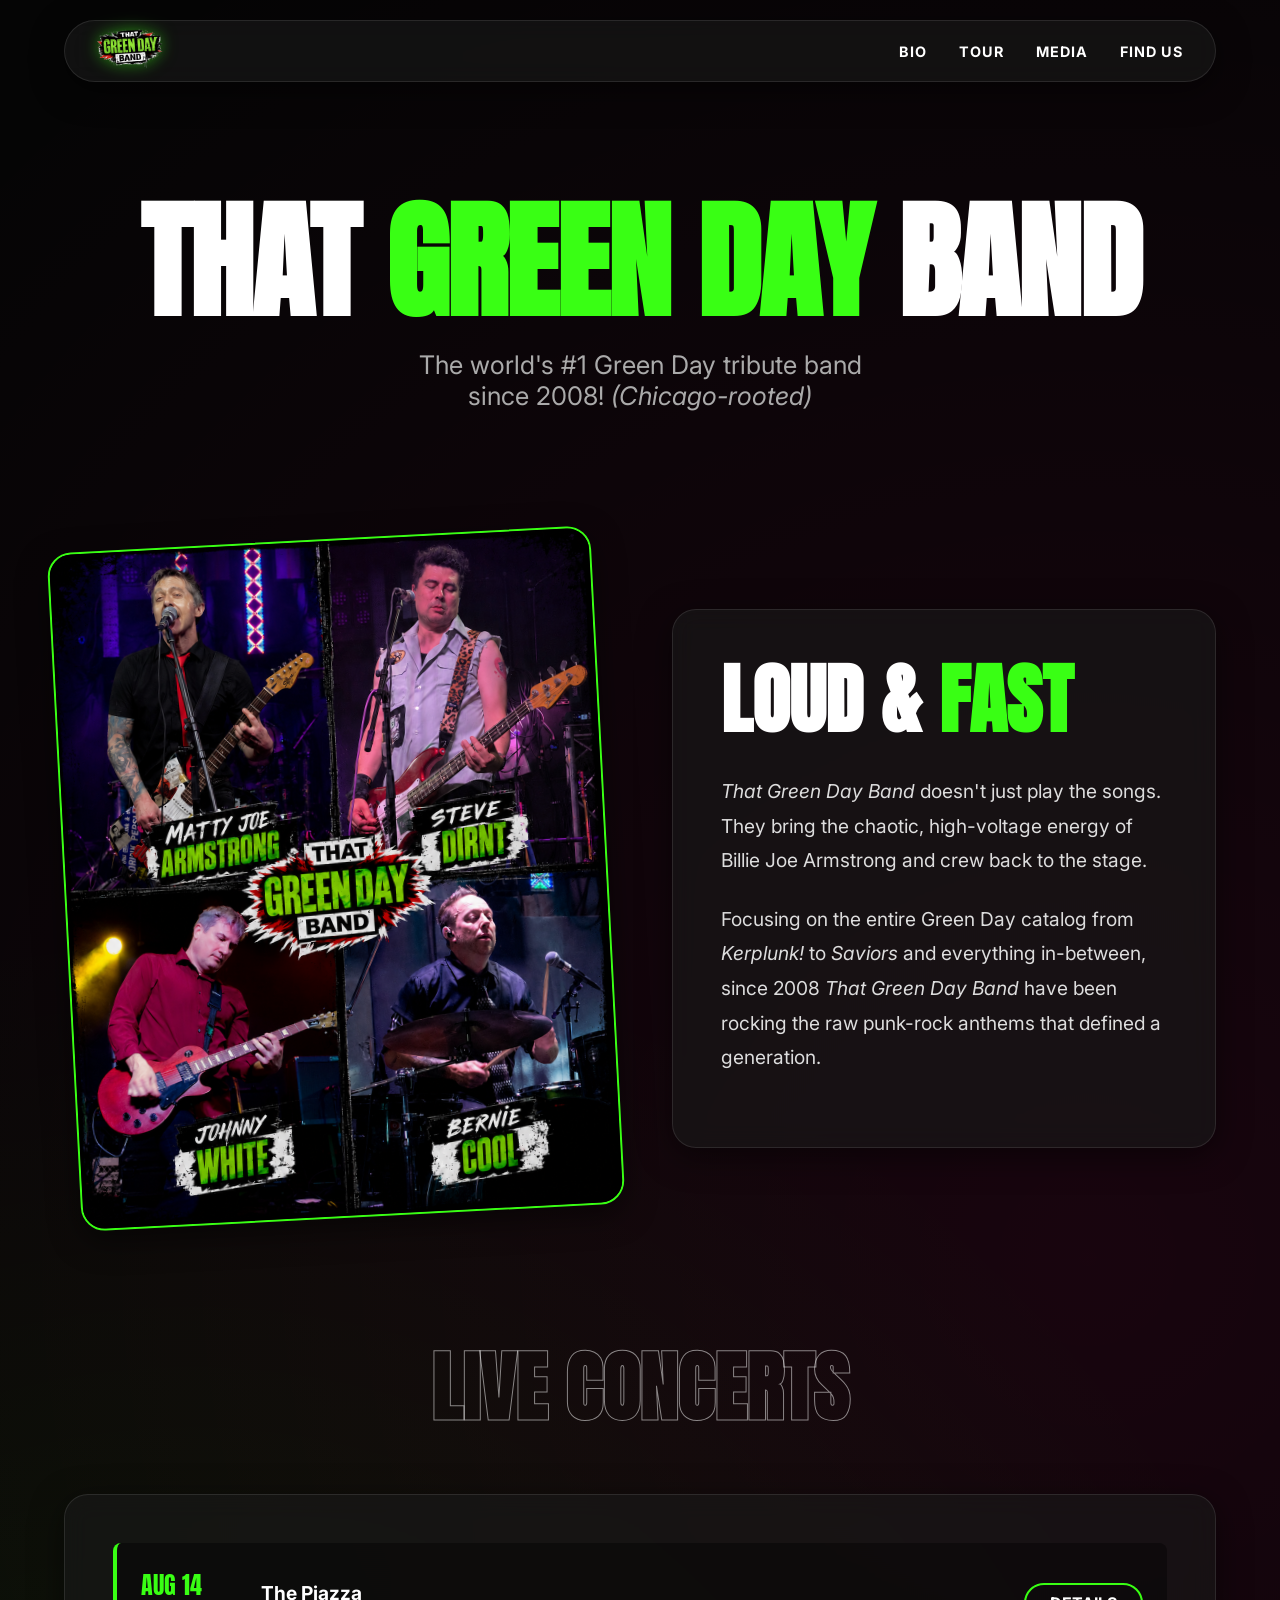
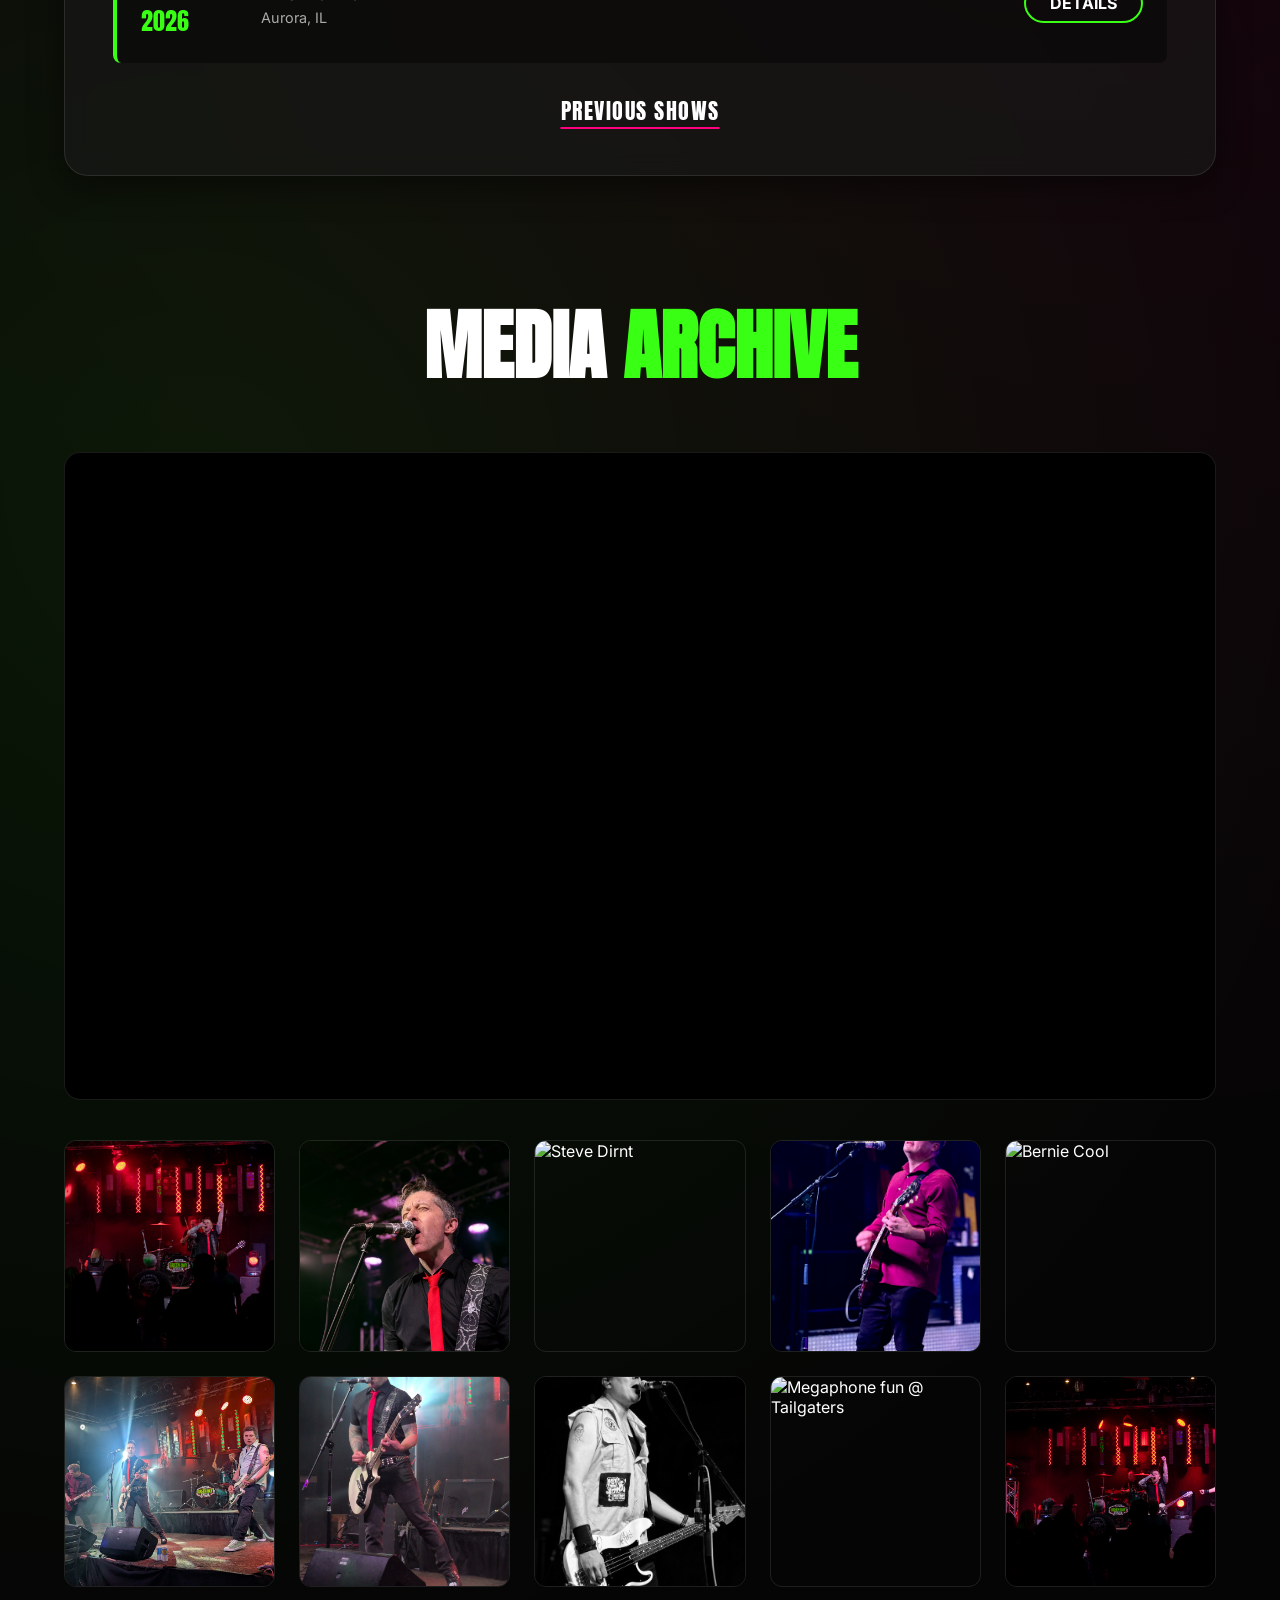
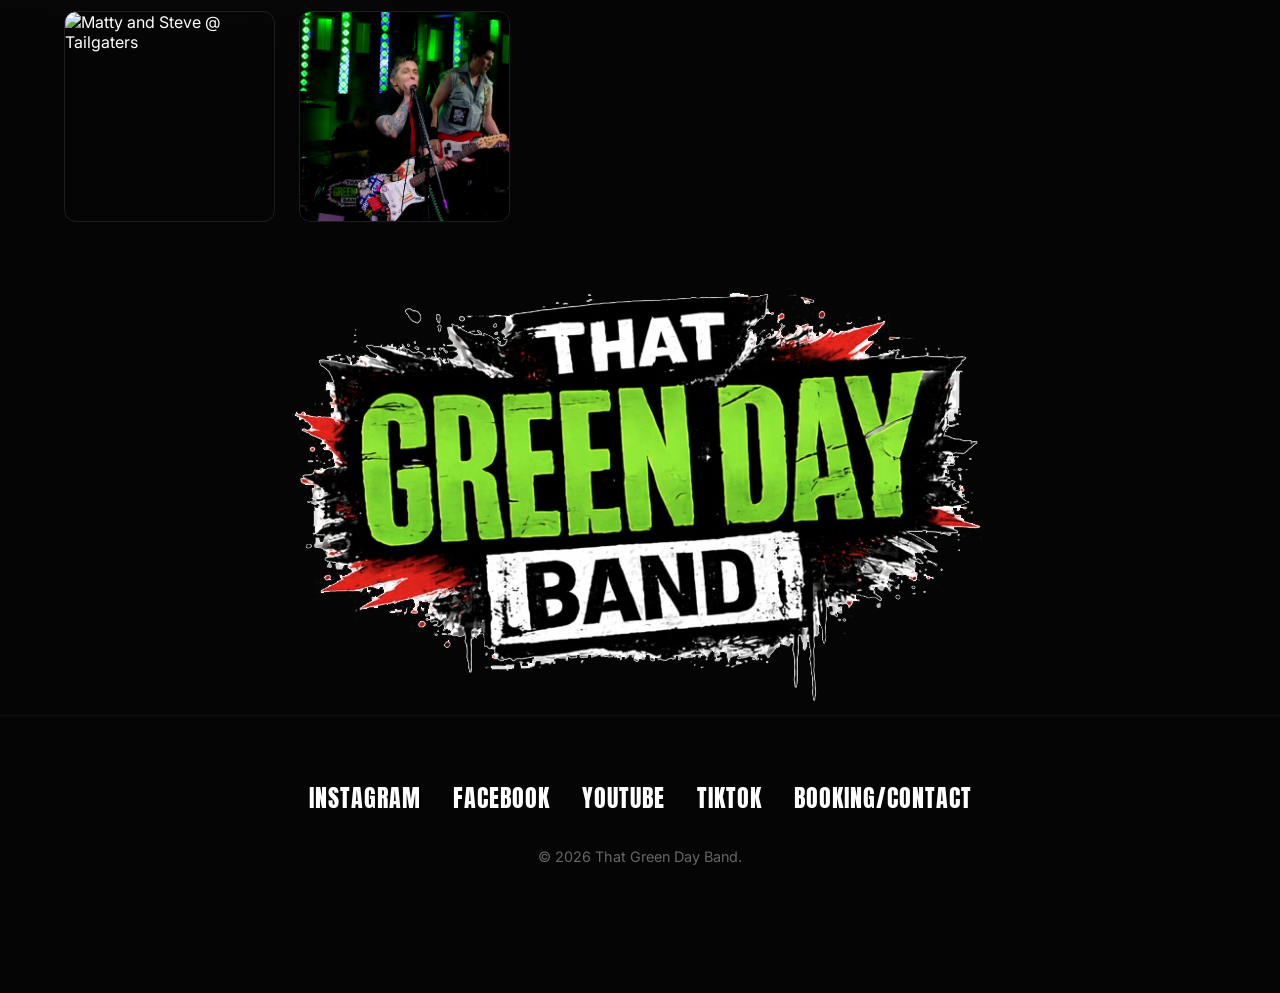
==== index.html @ e9e62680 "image text" ====
<!DOCTYPE html>
<html lang="en">
<head>
    <meta charset="UTF-8">
    <meta name="viewport" content="width=device-width, initial-scale=1.0">
	<meta name="description" content="That Green Day Band is Chicago's premier Green Day tribute band, performing hits from Kerplunk! through Saviors. Live shows, videos, photos, and booking information.">
	<meta property="og:title" content="That Green Day Band">
	<meta property="og:description" content="Chicago's premier Green Day tribute band.">
	<meta property="og:url" content="https://thatgreendayband.com/">
	<meta property="og:type" content="website">
	<meta property="og:image" content="https://thatgreendayband.com/logo.png">
	<meta property="og:image:alt" content="That Green Day Band logo">
	<meta name="twitter:card" content="summary_large_image">
	<meta name="twitter:title" content="That Green Day Band">
	<meta name="twitter:description" content="Chicago's premier Green Day tribute band.">
	<meta name="twitter:image" content="https://thatgreendayband.com/logo.png">
	
	<link rel="icon" type="image/png" href="/favicon/favicon-96x96.png" sizes="96x96" />
	<link rel="icon" type="image/svg+xml" href="/favicon/favicon.svg" />
	<link rel="shortcut icon" href="/favicon/favicon.ico" />
	<link rel="apple-touch-icon" sizes="180x180" href="/favicon/apple-touch-icon.png" />
	<link rel="manifest" href="/favicon/site.webmanifest" />
	
    <title>That Green Day Band | Chicago Green Day Tribute</title>
    
    <!-- Link to the new external stylesheet -->
    <link rel="stylesheet" href="style.css?v=mobile-viewport-fix-3">

    <!-- [PASTE GTM HEAD SCRIPT HERE] -->
	<!-- Google Tag Manager -->
	<script>(function(w,d,s,l,i){w[l]=w[l]||[];w[l].push({'gtm.start':
new Date().getTime(),event:'gtm.js'});var f=d.getElementsByTagName(s)[0],
j=d.createElement(s),dl=l!='dataLayer'?'&l='+l:'';j.async=true;j.src=
'https://www.googletagmanager.com/gtm.js?id='+i+dl;f.parentNode.insertBefore(j,f);
})(window,document,'script','dataLayer','GTM-5FFG852B');</script>
	<!-- End Google Tag Manager -->
	
	
	<link rel="canonical" href="https://thatgreendayband.com/">

	<script type="application/ld+json">
	{
	  "@context": "https://schema.org",
	  "@type": "MusicGroup",
	  "name": "That Green Day Band",
	  "url": "https://thatgreendayband.com",
	  "sameAs": [
		"https://www.facebook.com/thatgreendayband",
		"https://www.instagram.com/thatgreendayband/",
		"https://www.youtube.com/@ThatGreenDayBand",
		"https://www.tiktok.com/@thatgreendayband"
	  ]
	}
	</script>


</head>
<body>
    <!-- [PASTE GTM BODY NOSCRIPT BLOCK HERE] -->
	<!-- Google Tag Manager (noscript) -->
<noscript><iframe src="https://www.googletagmanager.com/ns.html?id=GTM-5FFG852B"
height="0" width="0" style="display:none;visibility:hidden"></iframe></noscript>
<!-- End Google Tag Manager (noscript) -->

    <nav class="glass-panel">
        <div class="logo">
            <img src="logo.png" alt="TGDB">
        </div>
        <ul class="nav-links">
            <li><a href="#about">Bio</a></li>
            <li><a href="#shows">Tour</a></li>
            <li><a href="#media">Media</a></li>
            <li><a href="#contact">Find Us</a></li>
        </ul>
    </nav>

    <header id="home">
        <div class="hero-content">
            <h1 class="hero-title">
                THAT <span class="text-neon">GREEN DAY</span> BAND
            </h1>
            <p class="hero-subtitle">The world's #1 Green Day tribute band<br />since 2008! <em>(Chicago-rooted)</em></p>
        </div>
    </header>

    <main>
        <section id="about">
            <div class="bio-grid">
                <div class="bio-image">
                    <img src="group-shot.png" alt="That Green Day Band" style="width: 100%; display: block;">
                </div>
                <div class="bio-text glass-panel">
                    <h2 class="section-title" style="text-align: left; margin-bottom: 2rem;">LOUD & <span class="text-neon">FAST</span></h2>
                    <p><em>That Green Day Band</em> doesn't just play the songs. They bring the chaotic, high-voltage energy of Billie Joe Armstrong and crew back to the stage.</p>
                    <p>Focusing on the entire Green Day catalog from <em>Kerplunk!</em> to <em>Saviors</em> and everything in-between, since 2008 <em>That Green Day Band</em> have been rocking the raw punk-rock anthems that defined a generation.</p>
                </div>
            </div>
        </section>

        <section id="shows">
            <h2 class="section-title text-outline">LIVE CONCERTS</h2>
            <div class="glass-panel">
                <div class="show-list">
                    
                    <!-- SHOW ITEM START -->
                    <div class="show-item">
                        <div class="show-date">AUG 14<br />2026</div>
                        <div class="show-venue">
                            The Piazza
                            <div class="show-location">Aurora, IL</div>
                        </div>
                        <a href="javascript:void(0);" class="show-btn" onclick="openModal('The Piazza', 'August 14th, 2026', 'DOORS: 7PM / SHOW: 8PM', '85 Executive Drive', 'Aurora, IL 60504', '(630) 978-2088', `<div>
						   <p>21+ or Under 21 with parental supervision<br />
						   <span style='font-size:0.7em; font-style:italic; font-weight:normal;'>w/ opening acts <a href='https://www.largemouthband.com/' target='_blank' rel='noopener noreferrer'><span class='show-detail-link'>Largemouth</span></a> (as Nirvana)<br>and Jay Bennet & the Deep Cut (solo electric covers)</span></p>
						   <a href='https://www.eventim.us/event/the-piazza-presents-that-green-day-band-and-friends/698794' target='_blank' rel='noopener noreferrer'><span class='show-detail-link'>GET TICKETS</span></a>
						   <br><br>
						   <img src='2026-08-14_qr.png'
								alt='QR code'
								style='width:100%; max-width:350px; border-radius:12px;'>
							</div>`
					   )">Details</a>
                    </div>
                    <!-- SHOW ITEM END -->

                </div>

                <div class="previous-shows-link-wrap">
                    <button type="button" class="previous-shows-btn" onclick="openPreviousShowsModal()">
                        Previous Shows
                    </button>
                </div>
            </div>
        </section>

        <section id="media" style="padding-bottom:0px; margin-bottom:0px;">
            <h2 class="section-title">MEDIA <span class="text-neon">ARCHIVE</span></h2>

            <!-- VIDEOS GRID START -->
            <div class="media-grid">
                <div class="video-box">
                    <iframe width="560" height="315" src="https://www.youtube.com/embed/iSxhActmjSg?si=q4C8x8tfLudl2TKw" title="YouTube video player" frameborder="0" allow="accelerometer; autoplay; clipboard-write; encrypted-media; gyroscope; picture-in-picture; web-share" referrerpolicy="strict-origin-when-cross-origin" allowfullscreen></iframe>
                </div>
                <!--
				<div class="video-box">
                    <p style="text-align: center; color: #666; margin-top: 25%;">[ YOUTUBE EMBED 2 ]</p>
                </div> -->
            </div>
			<!-- VIDEOS GRID END -->
			
			<br /><br />
            
            <!-- PHOTO GALLERY START -->
            <div class="photo-gallery">
                
                <!-- PHOTO 1 -->
                <div class="gallery-item" onclick="openLightbox('photos/01.jpg')">
                    <img src="photos/01.jpg" alt="Arms up @ Tailgaters">
                </div>
                
                <!-- PHOTO 2 -->
                <div class="gallery-item" onclick="openLightbox('photos/02.jpg')">
                    <img src="photos/02.jpg" alt="Matty Joe Armstrong">
                </div>
                
                <!-- PHOTO 3 -->
                <div class="gallery-item" onclick="openLightbox('photos/03.jpg')">
                    <img src="photos/03.jpg" alt="Steve Dirnt">
                </div>
                
                <!-- PHOTO 4 -->
                <div class="gallery-item" onclick="openLightbox('photos/04.jpg')">
                    <img src="photos/04.jpg" alt="Johnny White">
                </div>
                
                <!-- PHOTO 5 -->
                <div class="gallery-item" onclick="openLightbox('photos/05.jpg')">
                    <img src="photos/05.jpg" alt="Bernie Cool">
                </div>
                
                <!-- PHOTO 6 -->
                <div class="gallery-item" onclick="openLightbox('photos/06.jpg')">
                    <img src="photos/06.jpg" alt="Light show @ Tailgaters">
                </div>
                
                <!-- PHOTO 7 -->
                <div class="gallery-item" onclick="openLightbox('photos/07.jpg')">
                    <img src="photos/07.jpg" alt="MJA @ Tailgaters">
                </div>
                
                <!-- PHOTO 8 -->
                <div class="gallery-item" onclick="openLightbox('photos/08.jpg')">
                    <img src="photos/08.jpg" alt="SD @ Tailgaters">
                </div>
                
                <!-- PHOTO 9 -->
                <div class="gallery-item" onclick="openLightbox('photos/09.jpg')">
                    <img src="photos/09.jpg" alt="Megaphone fun @ Tailgaters">
                </div>
                
                <!-- PHOTO 10 -->
                <div class="gallery-item" onclick="openLightbox('photos/10.jpg')">
                    <img src="photos/10.jpg" alt="BC @ Tailgaters">
                </div>
                
                <!-- PHOTO 11 -->
                <div class="gallery-item" onclick="openLightbox('photos/11.jpg')">
                    <img src="photos/11.jpg" alt="Matty and Steve @ Tailgaters">
                </div>
                
                <!-- PHOTO 12 -->
                <div class="gallery-item" onclick="openLightbox('photos/12.jpg')">
                    <img src="photos/12.jpg" alt="Matty and Steve @ Tailgaters">
                </div>

                <!-- TO ADD MORE PHOTOS: Copy a block above, change the 'photos/filename.jpg' paths, and paste it here -->

            </div>
            <!-- PHOTO GALLERY END -->
        </section>
    </main>
	
	<div style="margin:auto; text-align:center;">
		<img src="logo.png" />
	</div>
	
    <footer style="padding-top:0px; margin-top:0px;">
	<section id="contact">
        <div class="socials">
            <a href="https://www.instagram.com/thatgreendayband/" target="_blank" rel="noopener noreferrer">INSTAGRAM</a>
            <a href="https://www.facebook.com/thatgreendayband" target="_blank" rel="noopener noreferrer">FACEBOOK</a>
            <a href="https://www.youtube.com/@ThatGreenDayBand" target="_blank" rel="noopener noreferrer">YOUTUBE</a>
            <a href="https://www.tiktok.com/@thatgreendayband" target="_blank" rel="noopener noreferrer">TIKTOK</a>
            <a href="mailto:thatgreendayband@gmail.com" target="_blank" rel="noopener noreferrer">BOOKING/CONTACT</a>
        </div>
        <p style="color: #666; font-size: 0.9rem;">&copy; 2026 That Green Day Band.</p>
	</section>
    </footer>

    <!-- MODAL HTML STRUCTURE -->
    <div id="showModal" class="modal">
        <div class="modal-content">
            <span class="close-btn" onclick="closeModal()">&times;</span>
            <h3 class="modal-title" id="modalVenue">Venue Name</h3>
            <div class="modal-details">
                <p id="modalDate">Date</p>
                <p id="modalTime">Time</p>
                <p id="modalAddress">(address not available)</p>
                <p id="modalCityStateZip">(city not available)</p>
                <p id="modalPhone">(phone number not available)</p>
                <!-- This is a div so the final openModal() argument can contain links, images, and other HTML. -->
                <div id="modalNotes"></div>
            </div>
        </div>
    </div>

    <!-- PREVIOUS SHOWS MODAL -->
    <div id="previousShowsModal" class="modal" role="dialog" aria-modal="true" aria-labelledby="previousShowsTitle">
        <div class="modal-content previous-shows-modal-content">
            <button type="button" class="close-btn close-btn-button" onclick="closePreviousShowsModal()" aria-label="Close previous shows">&times;</button>
            <h3 class="modal-title" id="previousShowsTitle">Previous Shows</h3><br />

            <div class="previous-shows-table-wrap">
                <table class="previous-shows-table">
                    <thead>
                        <tr>
                            <th scope="col">Date</th>
                            <th scope="col">Venue</th>
                            <th scope="col">City / State</th>
                        </tr>
                    </thead>
                    <tbody>
                        <!-- PREVIOUS SHOW ENTRY START -->
                        <tr>
                            <td data-label="Date">June 20, 2026</td>
                            <td data-label="Venue">Tailgaters</td>
                            <td data-label="City / State">Bolingbrook, IL</td>
                        </tr>
                        <!-- PREVIOUS SHOW ENTRY END -->
                    </tbody>
                </table>
            </div>
        </div>
    </div>

    <!-- JAVASCRIPT FOR MODAL INTERACTION -->
    <script>
        const modal = document.getElementById("showModal");
        const previousShowsModal = document.getElementById("previousShowsModal");

        function updateModalScrollLock() {
            const aModalIsOpen = modal.style.display === "flex" || previousShowsModal.style.display === "flex";
            document.body.classList.toggle("modal-open", aModalIsOpen);
        }

        function openModal(venue, date, time, address, cityStateZip, phone, notes) {
            document.getElementById("modalVenue").innerText = venue;
            document.getElementById("modalDate").innerText = date;
            document.getElementById("modalTime").innerText = time;
            document.getElementById("modalAddress").innerText = address;
            document.getElementById("modalCityStateZip").innerText = cityStateZip;
            document.getElementById("modalPhone").innerText = phone;
            // The notes argument is trusted, author-supplied HTML from this page.
            document.getElementById("modalNotes").innerHTML = notes;
            modal.style.display = "flex";
            updateModalScrollLock();
        }

        function closeModal() {
            modal.style.display = "none";
            updateModalScrollLock();
        }

        function openPreviousShowsModal() {
            previousShowsModal.style.display = "flex";
            updateModalScrollLock();
        }

        function closePreviousShowsModal() {
            previousShowsModal.style.display = "none";
            updateModalScrollLock();
        }

        // Close either modal when the dark overlay is clicked.
        window.addEventListener("click", function(event) {
            if (event.target === modal) {
                closeModal();
            }

            if (event.target === previousShowsModal) {
                closePreviousShowsModal();
            }
        });

        // Close open modals with the Escape key.
        document.addEventListener("keydown", function(event) {
            if (event.key === "Escape") {
                closeModal();
                closePreviousShowsModal();
            }
        });
    </script>

<script defer src="https://static.cloudflareinsights.com/beacon.min.js/v4513226cdae34746b4dedf0b4dfa099e1781791509496" integrity="sha512-ZE9pZaUXND66v380QUtch/5sE9tPFh2zg45pR2PB0CVkCtOREv2AJKkSidISWkysEuQ0EH8faUU5du78bx87UQ==" data-cf-beacon='{"version":"2024.11.0","token":"4bb4da0e775347f1a2bf1a5d3f236640","r":1,"server_timing":{"name":{"cfCacheStatus":true,"cfEdge":true,"cfExtPri":true,"cfL4":true,"cfOrigin":true,"cfSpeedBrain":true},"location_startswith":null}}' crossorigin="anonymous"></script>

<!-- LIGHTBOX STRUCTURE -->
    <div id="galleryLightbox" class="lightbox" onclick="closeLightbox()">
        <span class="lightbox-close">&times;</span>
        <img class="lightbox-content" id="lightboxImg" src="" alt="Enlarged view">
    </div>

    <!-- LIGHTBOX INTERACTION SCRIPT -->
    <script>
        const lightbox = document.getElementById("galleryLightbox");
        const lightboxImg = document.getElementById("lightboxImg");

        function openLightbox(imageSrc) {
            lightboxImg.src = imageSrc;
            lightbox.style.display = "flex";
        }

        function closeLightbox() {
            lightbox.style.display = "none";
            lightboxImg.src = ""; // Clear src to stop image loading artifacts
        }
    </script>

</body>
</html>
---- style.css ----
@import url('https://fonts.googleapis.com/css2?family=Anton&family=Inter:wght@400;700;900&display=swap');

:root {
    --neon-green: #39FF14;
    --hot-pink: #FF007F;
    --dark-bg: #050505;
    --glass-bg: rgba(25, 25, 25, 0.6);
    --glass-border: rgba(255, 255, 255, 0.1);
}

* {
    margin: 0;
    padding: 0;
    box-sizing: border-box;
}

body {
    background-color: var(--dark-bg);
    color: #ffffff;
    font-family: 'Inter', sans-serif;
    overflow-x: hidden;
    background-image: 
        radial-gradient(circle at 15% 50%, rgba(57, 255, 20, 0.08) 0%, transparent 50%),
        radial-gradient(circle at 85% 30%, rgba(255, 0, 127, 0.08) 0%, transparent 50%);
    scroll-behavior: smooth;
}

/* GLASSMORPHISM UTILITY */
.glass-panel {
    background: var(--glass-bg);
    backdrop-filter: blur(12px);
    -webkit-backdrop-filter: blur(12px);
    border: 1px solid var(--glass-border);
    border-radius: 24px;
    padding: 3rem;
    box-shadow: 0 8px 32px rgba(0, 0, 0, 0.5);
}

/* TYPOGRAPHY */
h1, h2, h3 {
    font-family: 'Anton', sans-serif;
    text-transform: uppercase;
    line-height: 1.1;
}

.text-neon { color: var(--neon-green); }
.text-outline {
    color: transparent;
    -webkit-text-stroke: 1px rgba(255,255,255,0.5);
}

/* NAVIGATION */
nav.glass-panel {
    position: fixed;
    top: 20px;
    left: 50%;
    transform: translateX(-50%);
    width: 90%;
    max-width: 1200px;
    display: flex;
    justify-content: space-between;
    align-items: center;
    padding: 0.5rem 2rem; /* This now successfully overrides the massive 3rem padding */
    z-index: 1000;
    border-radius: 50px;
}

.logo img {
    height: 40px;
    filter: drop-shadow(0 0 8px rgba(57, 255, 20, 0.5));
}

.nav-links {
    display: flex;
    gap: 2rem;
    list-style: none;
}

.nav-links a {
    color: #fff;
    text-decoration: none;
    font-weight: 700;
    font-size: 0.9rem;
    letter-spacing: 1px;
    text-transform: uppercase;
    transition: color 0.3s;
}

.nav-links a:hover {
    color: var(--neon-green);
}

/* HERO SECTION */
header {
    padding: 12rem 5% 4rem 5%;
    display: flex;
    align-items: center;
    justify-content: center;
    position: relative;
}

.hero-content {
    text-align: center;
    z-index: 2;
    width: 100%;
}

.hero-title {
    font-size: clamp(4rem, 10vw, 10rem);
    letter-spacing: -2px;
    margin-bottom: 1rem;
    position: relative;
}

.hero-subtitle {
    font-size: clamp(1.2rem, 2vw, 2rem);
    font-weight: 400;
    color: #aaa;
    max-width: 600px;
    margin: 0 auto;
}

/* MAIN CONTAINER */
main {
    max-width: 1400px;
    margin: 0 auto;
    padding: 0 5%;
}

section {
    padding: 4rem 0;
    position: relative;
}

.section-title {
    font-size: clamp(3rem, 6vw, 6rem);
    margin-bottom: 4rem;
    text-align: center;
    position: relative;
}

/* CLEAN 2-COLUMN GRID - BIO */
.bio-grid {
    display: grid;
    grid-template-columns: 1fr 1fr;
    gap: 4rem;
    align-items: center;
}

.bio-image {
    border-radius: 24px;
    border: 2px solid var(--neon-green);
    transform: rotate(-3deg);
    transition: transform 0.4s ease;
    box-shadow: 0 10px 30px rgba(0,0,0,0.5);
    overflow: hidden;
}

.bio-image:hover {
    transform: rotate(0deg) scale(1.02);
    box-shadow: 0 0 40px rgba(57, 255, 20, 0.2);
}

.bio-text p {
    font-size: 1.2rem;
    line-height: 1.8;
    margin-bottom: 1.5rem;
    color: #ddd;
}

/* SHOWS SECTION */
.shows-container {
    border: 2px dashed rgba(255,255,255,0.2);
    min-height: 500px;
    display: flex;
    align-items: center;
    justify-content: center;
    color: #666;
    transition: border-color 0.3s;
}
.shows-container:hover {
    border-color: var(--neon-green);
}

/* MEDIA GRID */
.media-grid {
    display: grid;
    grid-template-columns: repeat(auto-fit, minmax(350px, 1fr));
    gap: 3rem;
}

.video-box {
    aspect-ratio: 16/9;
    background: #000;
    border-radius: 16px;
    overflow: hidden;
    border: 1px solid var(--glass-border);
    position: relative;
}

.video-box iframe {
    position: absolute;
    top: 0; left: 0; width: 100%; height: 100%; border: 0;
}

.audio-box {
    grid-column: 1 / -1;
    padding: 2rem;
    text-align: center;
}

/* FOOTER */
footer {
    text-align: center;
    padding: 4rem 0;
    border-top: 1px solid rgba(255,255,255,0.05);
    margin-top: 4rem;
}

.socials {
    display: flex;
    justify-content: center;
    gap: 2rem;
    margin-bottom: 2rem;
}

.socials a {
    color: #fff;
    text-decoration: none;
    font-family: 'Anton', sans-serif;
    font-size: 1.5rem;
    letter-spacing: 1px;
    transition: color 0.3s;
}
.socials a:hover { color: var(--neon-green); }

/* MOBILE BREAKPOINT ADJUSTMENT */
@media (max-width: 768px) {
    .bio-grid { 
        display: flex; 
        flex-direction: column; 
    }
    .bio-image { 
        width: 100%; 
        transform: none; 
    }
    nav.glass-panel { 
        flex-direction: column; 
        gap: 10px;
        padding: 0.8rem;
        border-radius: 24px;
    }
    .nav-links { 
        display: flex;
        gap: 1.5rem;
    }
}

/* MANUAL SHOW LIST */
.show-list {
    width: 100%;
    display: flex;
    flex-direction: column;
    gap: 1rem;
}

.show-item {
    display: flex;
    justify-content: space-between;
    align-items: center;
    padding: 1.5rem;
    background: rgba(0, 0, 0, 0.4);
    border-left: 4px solid var(--neon-green);
    border-radius: 8px;
    transition: transform 0.2s;
}

.show-item:hover {
    transform: translateX(10px);
    background: rgba(0, 0, 0, 0.6);
}

.show-date {
    font-family: 'Anton', sans-serif;
    font-size: 1.5rem;
    color: var(--neon-green);
    min-width: 120px;
}

.show-venue {
    flex-grow: 1;
    font-size: 1.2rem;
    font-weight: 700;
}

.show-location {
    color: #aaa;
    font-size: 0.9rem;
    font-weight: 400;
    margin-top: 4px;
}

.show-btn {
    background: transparent;
    color: #fff;
    border: 2px solid var(--neon-green);
    padding: 0.5rem 1.5rem;
    border-radius: 50px;
    text-transform: uppercase;
    font-weight: 700;
    text-decoration: none;
    transition: all 0.3s;
}

.show-btn:hover {
    background: var(--neon-green);
    color: var(--dark-bg);
}

/* PREVIOUS SHOWS LINK */
.previous-shows-link-wrap {
    margin-top: 2rem;
    text-align: center;
}

.previous-shows-btn {
    appearance: none;
    background: transparent;
    border: 0;
    color: #fff;
    cursor: pointer;
    font-family: 'Anton', sans-serif;
    font-size: 1.35rem;
    letter-spacing: 1.5px;
    text-decoration: underline;
    text-decoration-color: var(--hot-pink);
    text-decoration-thickness: 2px;
    text-underline-offset: 7px;
    text-transform: uppercase;
    transition: color 0.3s, text-shadow 0.3s, transform 0.3s;
}

.previous-shows-btn:hover,
.previous-shows-btn:focus-visible {
    color: var(--hot-pink);
    outline: none;
    text-shadow: 0 0 14px rgba(255, 0, 127, 0.5);
    transform: translateY(-2px);
}

/* MODAL STYLES */
.modal {
    display: none; 
    position: fixed; 
    z-index: 2000; 
    left: 0; 
    top: 0; 
    width: 100%; 
    height: 100%; 
    background-color: rgba(0,0,0,0.8);
    backdrop-filter: blur(8px);
    align-items: center;
    justify-content: center;
}

.modal-content {
    background-color: var(--dark-bg);
    border: 2px solid var(--neon-green);
    border-radius: 24px;
    padding: 3rem;
    max-width: 500px;
    width: 90%;
    position: relative;
    text-align: center;
    box-shadow: 0 10px 40px rgba(57, 255, 20, 0.2);
}

#modalNotes {
	color: var(--hot-pink);
	margin-top: 1.5rem;
	font-weight: bold;
}
#modalNotes a {
	color: #fff;
    cursor: pointer;
    transition: color 0.3s;
}
#modalNotes a:hover {
	color: var(--hot-pink);;
}

.close-btn {
    color: #fff;
    position: absolute;
    top: 15px;
    right: 25px;
    font-size: 2rem;
    font-weight: bold;
    cursor: pointer;
    transition: color 0.3s;
}

.close-btn:hover {
    color: var(--hot-pink);
}

.modal-title {
    font-family: 'Anton', sans-serif;
    font-size: 2.5rem;
    color: var(--neon-green);
    margin-bottom: 0.5rem;
}

.modal-details p {
    font-size: 1.2rem;
    line-height: 1.6;
    margin-bottom: 1rem;
    color: #ddd;
}

body.modal-open {
    overflow: hidden;
}

.close-btn-button {
    appearance: none;
    background: transparent;
    border: 0;
    font-family: inherit;
    line-height: 1;
}

/* PREVIOUS SHOWS MODAL */
.previous-shows-modal-content {
    max-height: 85vh;
    max-width: 900px;
    overflow-y: auto;
    text-align: left;
}

.previous-shows-modal-content .modal-title {
    margin-bottom: 0.75rem;
    text-align: center;
}

.previous-shows-intro {
    color: #aaa;
    margin-bottom: 2rem;
    text-align: center;
}

.previous-shows-table-wrap {
    border: 1px solid var(--glass-border);
    border-radius: 14px;
    overflow: hidden;
}

.previous-shows-table {
    border-collapse: collapse;
    width: 100%;
}

.previous-shows-table th,
.previous-shows-table td {
    padding: 1rem 1.25rem;
    text-align: left;
}

.previous-shows-table th {
    background: rgba(57, 255, 20, 0.12);
    border-bottom: 2px solid var(--neon-green);
    color: var(--neon-green);
    font-family: 'Anton', sans-serif;
    font-size: 1rem;
    font-weight: 400;
    letter-spacing: 1px;
    text-transform: uppercase;
}

.previous-shows-table td {
    border-bottom: 1px solid rgba(255, 255, 255, 0.08);
    color: #ddd;
}

.previous-shows-table td:first-child {
    color: var(--hot-pink);
    font-weight: 700;
    white-space: nowrap;
}

.previous-shows-table tbody tr {
    background: rgba(255, 255, 255, 0.025);
    transition: background 0.3s;
}

.previous-shows-table tbody tr:nth-child(even) {
    background: rgba(255, 255, 255, 0.055);
}

.previous-shows-table tbody tr:hover {
    background: rgba(57, 255, 20, 0.08);
}

.previous-shows-table tbody tr:last-child td {
    border-bottom: 0;
}

/* PHOTO GALLERY GRID */
.photo-gallery {
    display: grid;
    grid-template-columns: repeat(auto-fit, minmax(200px, 1fr));
    gap: 1.5rem;
    margin-bottom: 4rem; /* Pushes the video section down nicely */
}

.gallery-item {
    aspect-ratio: 1 / 1; /* Makes all thumbnails perfect squares */
    overflow: hidden;
    border-radius: 12px;
    border: 1px solid var(--glass-border);
    cursor: pointer;
    transition: transform 0.3s, border-color 0.3s;
}

.gallery-item img {
    width: 100%;
    height: 100%;
    object-fit: cover;
    display: block;
    transition: transform 0.3s;
}

.gallery-item:hover {
    border-color: var(--neon-green);
    transform: translateY(-5px);
}

.gallery-item:hover img {
    transform: scale(1.05);
}

/* LIGHTBOX MODAL OVERLAY */
.lightbox {
    display: none;
    position: fixed;
    z-index: 3000; /* Sits completely on top of everything, including navigation */
    left: 0;
    top: 0;
    width: 100%;
    height: 100%;
    background-color: rgba(0, 0, 0, 0.9);
    backdrop-filter: blur(10px);
    align-items: center;
    justify-content: center;
}

.lightbox-content {
    max-width: 90%;
    max-height: 85vh;
    border-radius: 12px;
    border: 2px solid rgba(255, 255, 255, 0.1);
    box-shadow: 0 0 30px rgba(0, 0, 0, 0.8);
}

.lightbox-close {
    position: absolute;
    top: 20px;
    right: 30px;
    color: #fff;
    font-size: 3rem;
    font-weight: bold;
    cursor: pointer;
    transition: color 0.3s;
}

.lightbox-close:hover {
    color: var(--hot-pink);
}

/* PREVIOUS SHOWS - MOBILE */
@media (max-width: 650px) {
    .previous-shows-modal-content {
        padding: 2.75rem 1rem 1.25rem;
    }

    .previous-shows-table-wrap {
        border: 0;
        overflow: visible;
    }

    .previous-shows-table,
    .previous-shows-table tbody,
    .previous-shows-table tr,
    .previous-shows-table td {
        display: block;
        width: 100%;
    }

    .previous-shows-table thead {
        display: none;
    }

    .previous-shows-table tr {
        border: 1px solid var(--glass-border);
        border-left: 4px solid var(--neon-green);
        border-radius: 10px;
        margin-bottom: 1rem;
        overflow: hidden;
    }

    .previous-shows-table td {
        display: grid;
        gap: 0.75rem;
        grid-template-columns: 90px 1fr;
        padding: 0.9rem 1rem;
        white-space: normal;
    }

    .previous-shows-table td::before {
        color: var(--neon-green);
        content: attr(data-label);
        font-family: 'Anton', sans-serif;
        font-weight: 400;
        letter-spacing: 0.5px;
        text-transform: uppercase;
    }

    .previous-shows-table tbody tr:last-child td:not(:last-child),
    .previous-shows-table td:not(:last-child) {
        border-bottom: 1px solid rgba(255, 255, 255, 0.08);
    }
}
/* DEFINITIVE MOBILE VIEWPORT FIX */
/* Prevent fixed-position elements from expanding the mobile layout viewport. */
html,
body {
    width: 100%;
    max-width: 100%;
    overflow-x: hidden;
}

@supports (overflow: clip) {
    html,
    body {
        overflow-x: clip;
    }
}

@media (max-width: 768px) {
    /* Fully replace the desktop nav positioning on phones. */
    nav.glass-panel {
        top: 12px;
        left: 12px;
        right: 12px;
        width: auto;
        max-width: none;
        transform: none;
        flex-direction: column;
        align-items: center;
        justify-content: center;
        gap: 0.35rem;
        padding: 0.65rem 0.6rem;
        border-radius: 24px;
        overflow: hidden;
    }

    nav.glass-panel,
    nav.glass-panel * {
        min-width: 0;
    }

    nav .logo {
        width: 100%;
        line-height: 0;
        text-align: center;
    }

    nav .logo img {
        height: 34px;
        max-width: 100%;
    }

    .nav-links {
        display: grid;
        grid-template-columns: repeat(4, minmax(0, 1fr));
        gap: 0;
        width: 100%;
        margin: 0;
        padding: 0;
    }

    .nav-links li {
        min-width: 0;
        text-align: center;
    }

    .nav-links a {
        display: block;
        width: 100%;
        padding: 0.35rem 0.1rem;
        font-size: 0.78rem;
        letter-spacing: 0.45px;
        line-height: 1.15;
        white-space: nowrap;
    }

    /* Size the modal against the actual phone viewport and prohibit side-scrolling. */
    .modal {
        inset: 0;
        left: 0;
        top: 0;
        width: auto;
        height: auto;
        max-width: 100vw;
        padding: 12px;
        overflow-x: hidden;
        overflow-y: auto;
    }

    .modal-content {
        width: 100%;
        max-width: 500px;
        min-width: 0;
        margin: auto;
        padding: 2.75rem 1rem 1.25rem;
        overflow-x: hidden;
    }

    .previous-shows-modal-content {
        width: 100%;
        max-width: 100%;
        min-width: 0;
        max-height: calc(100dvh - 24px);
        margin: auto;
        padding: 2.75rem 0.75rem 1rem;
        overflow-x: hidden;
        overflow-y: auto;
    }

    .previous-shows-modal-content .modal-title {
        max-width: 100%;
        font-size: clamp(2rem, 10vw, 2.5rem);
        white-space: normal;
        overflow-wrap: anywhere;
    }

    .previous-shows-table-wrap,
    .previous-shows-table,
    .previous-shows-table tbody,
    .previous-shows-table tr,
    .previous-shows-table td {
        min-width: 0;
        max-width: 100%;
    }

    .previous-shows-table td {
        grid-template-columns: minmax(76px, 90px) minmax(0, 1fr);
        gap: 0.65rem;
        padding: 0.9rem 0.75rem;
        overflow-wrap: anywhere;
    }
}

@media (max-width: 370px) {
    nav.glass-panel {
        left: 8px;
        right: 8px;
        padding-right: 0.35rem;
        padding-left: 0.35rem;
    }

    .nav-links a {
        font-size: 0.7rem;
        letter-spacing: 0.2px;
    }
}
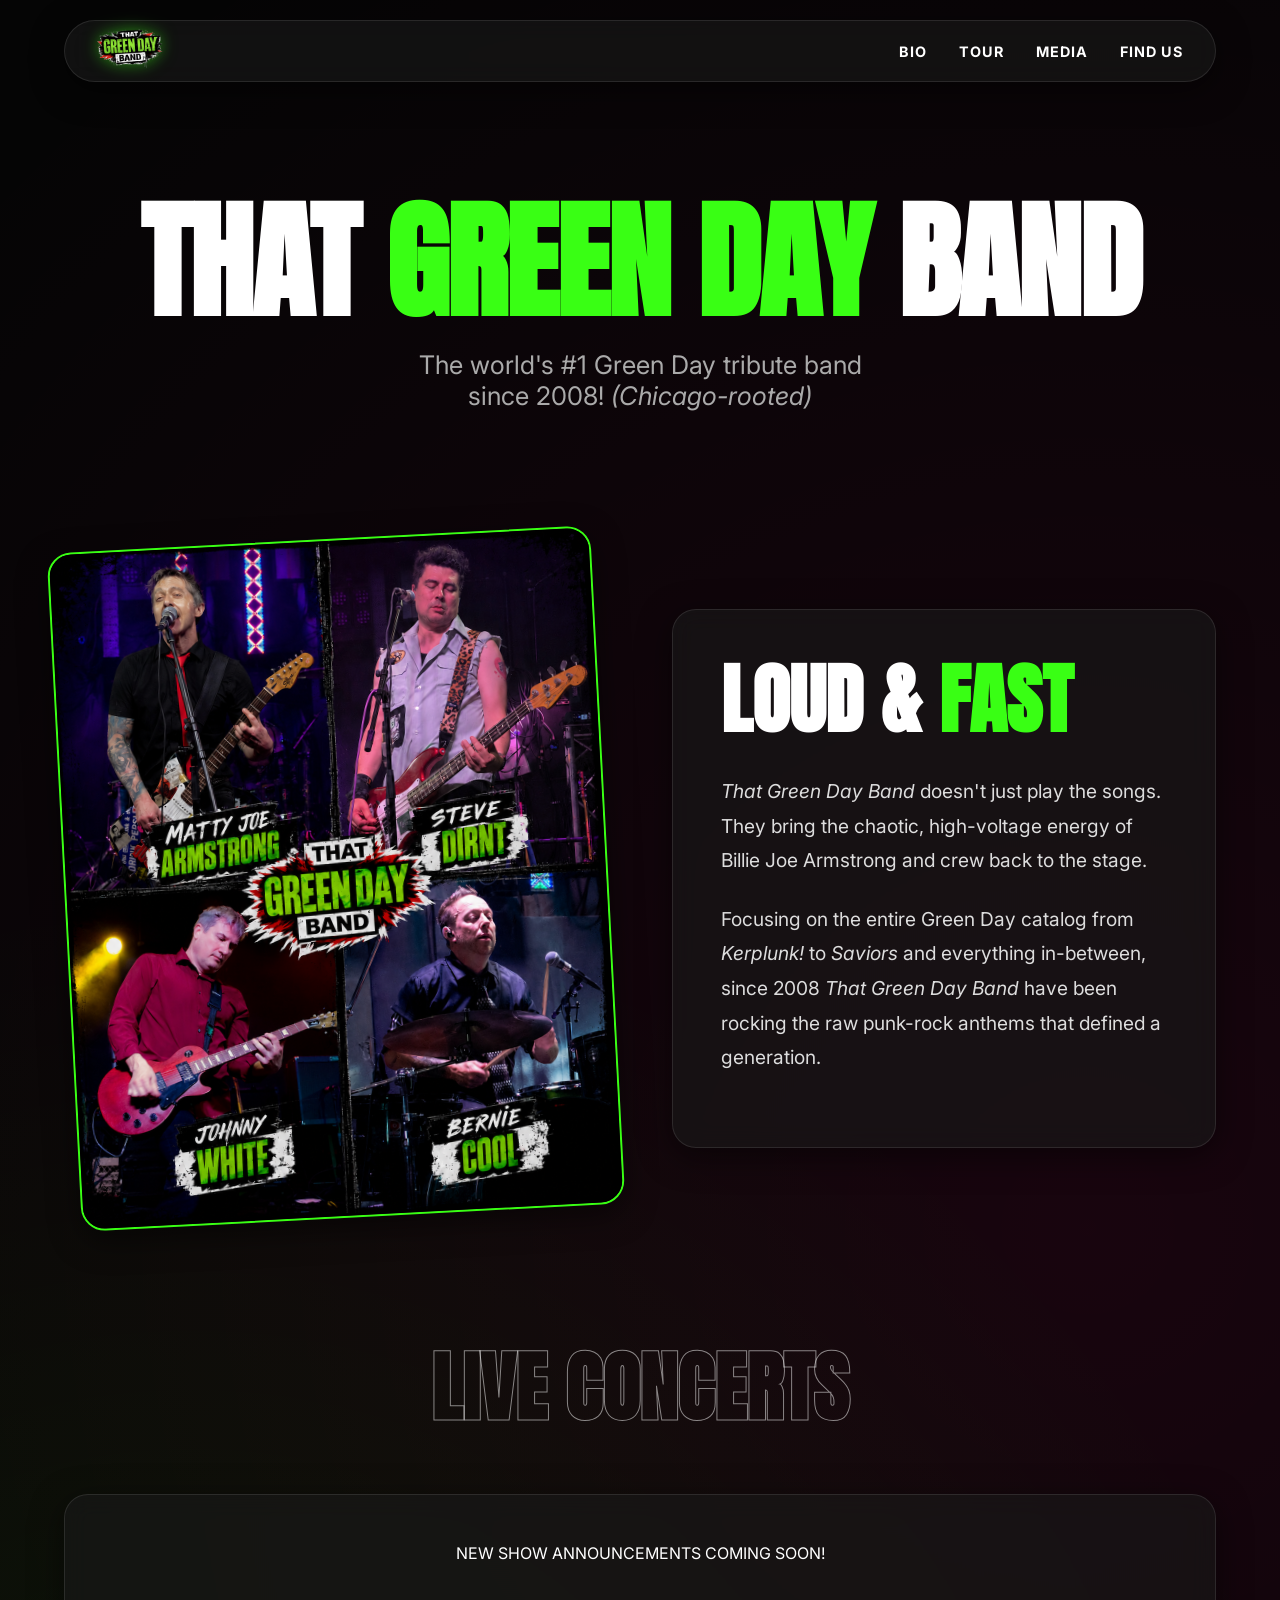
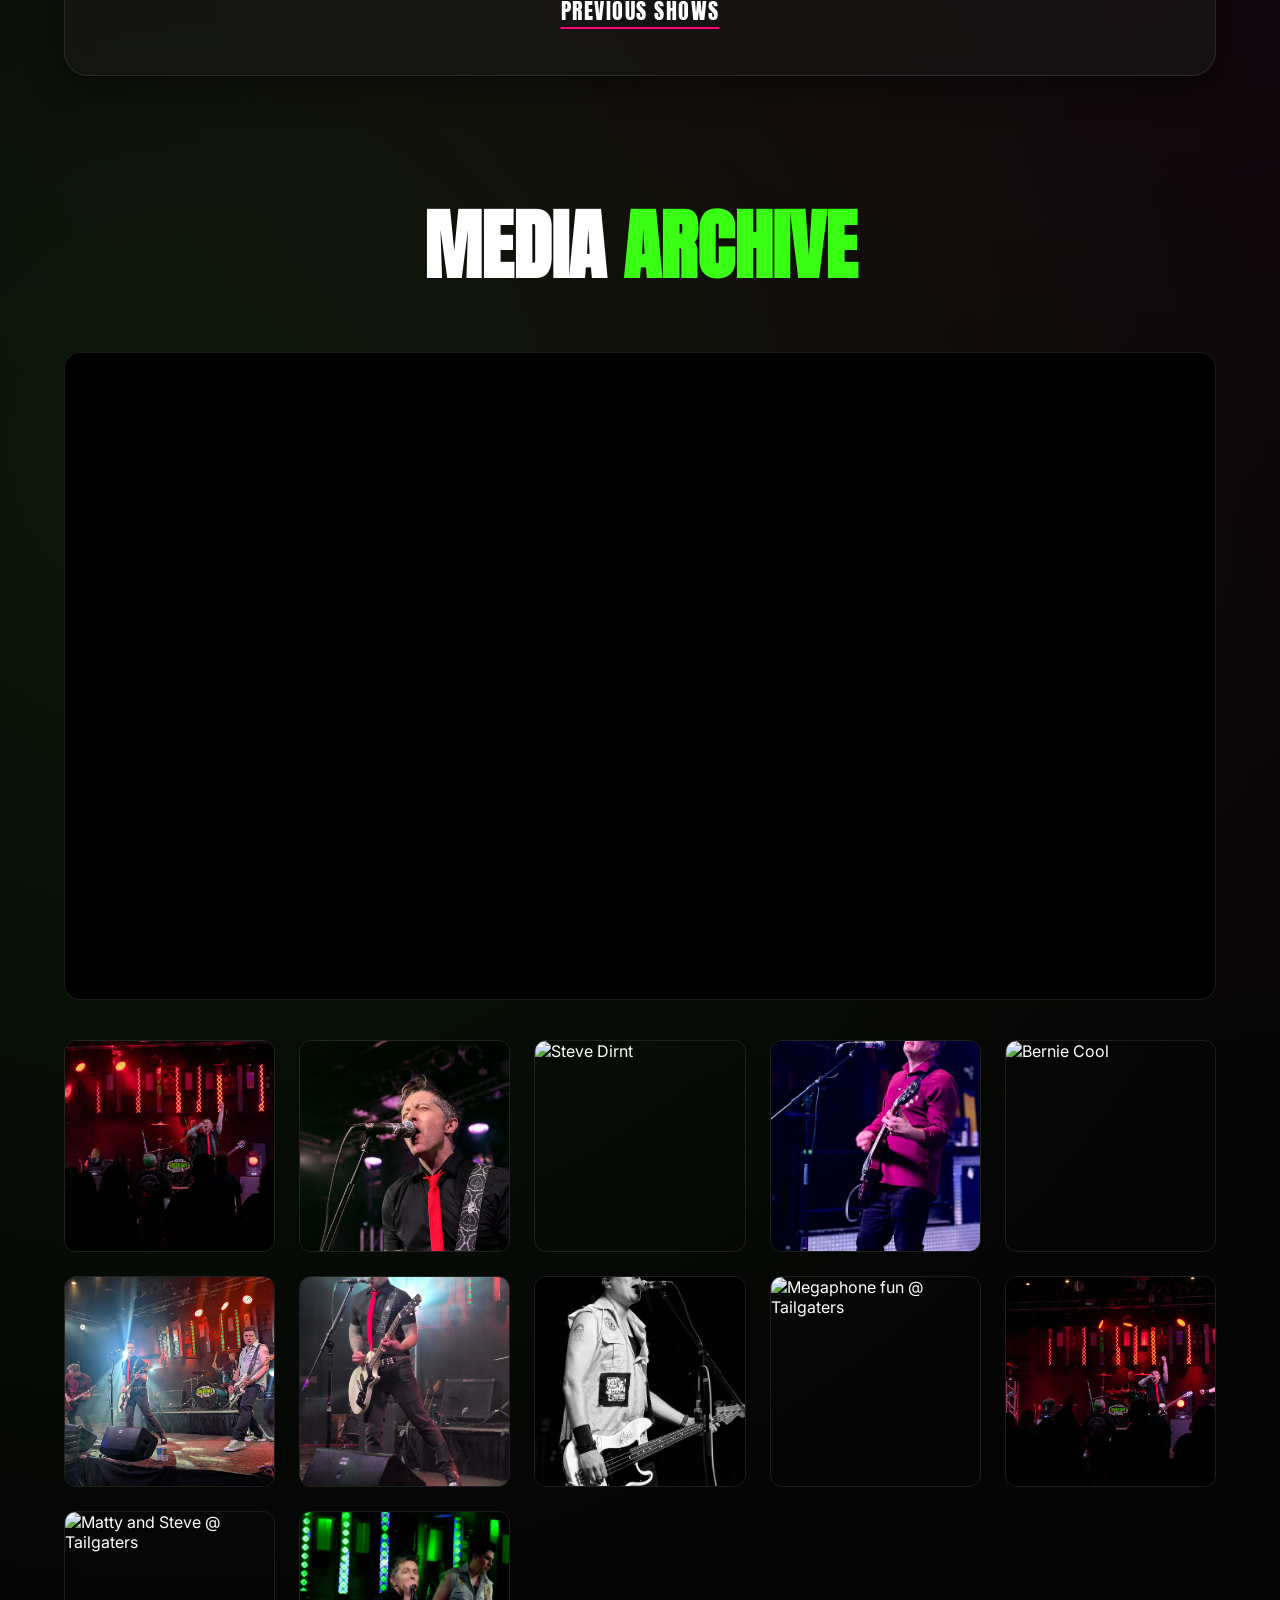
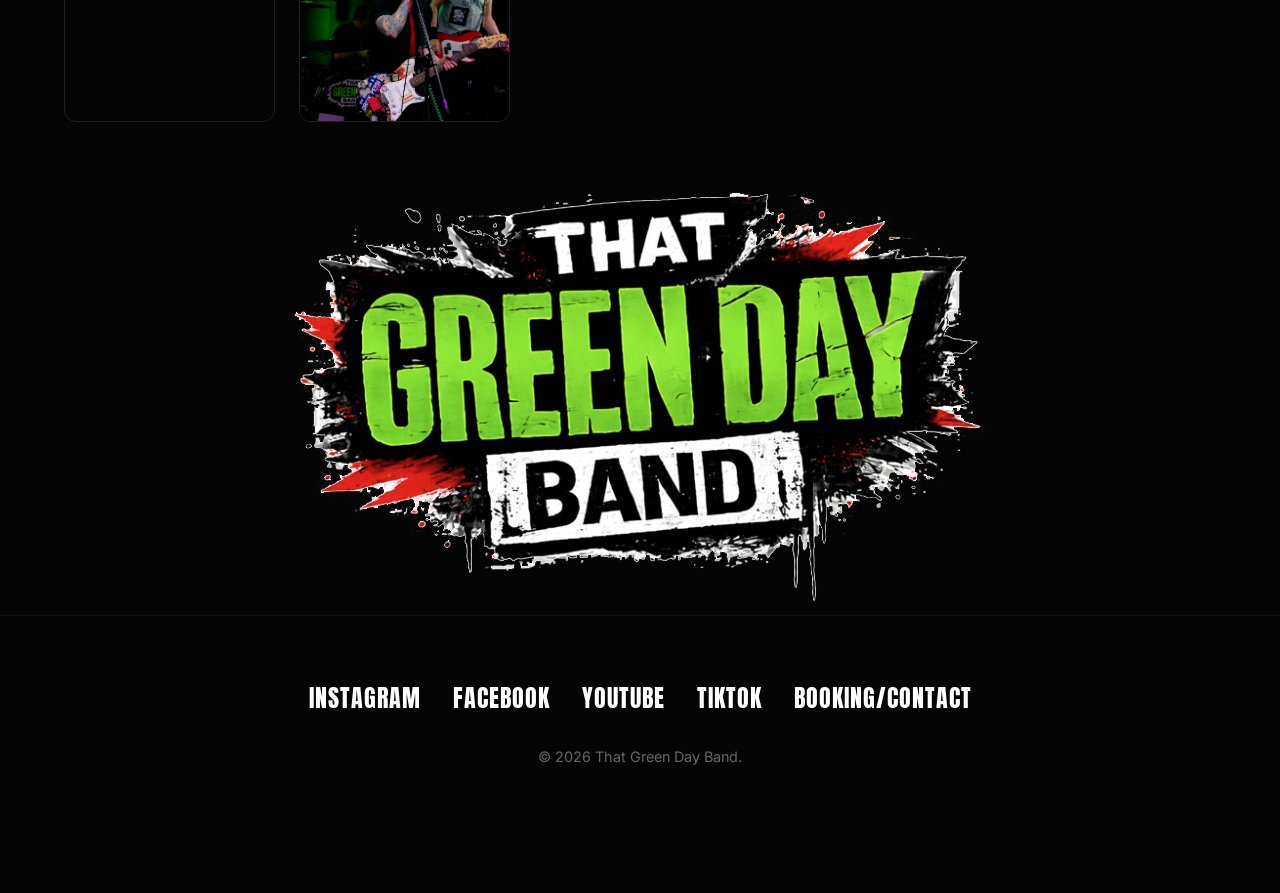
==== commit 7cf2ec28: "show update" ====
--- a/index.html
+++ b/index.html
@@ -101,8 +101,10 @@
             <h2 class="section-title text-outline">LIVE CONCERTS</h2>
             <div class="glass-panel">
                 <div class="show-list">
+				
+				<p style="text-aling:center;margin:auto;">NEW SHOW ANNOUNCEMENTS COMING SOON!</p>
                     
-                    <!-- SHOW ITEM START -->
+                    <!-- SHOW ITEM START 
                     <div class="show-item">
                         <div class="show-date">AUG 14<br />2026</div>
                         <div class="show-venue">
@@ -275,6 +277,11 @@
                             <td data-label="Venue">Tailgaters</td>
                             <td data-label="City / State">Bolingbrook, IL</td>
                         </tr>
+                        <tr>
+                            <td data-label="Date">August 14, 2026</td>
+                            <td data-label="Venue">The Piazza</td>
+                            <td data-label="City / State">Aurora, IL</td>
+                        </tr>
                         <!-- PREVIOUS SHOW ENTRY END -->
                     </tbody>
                 </table>
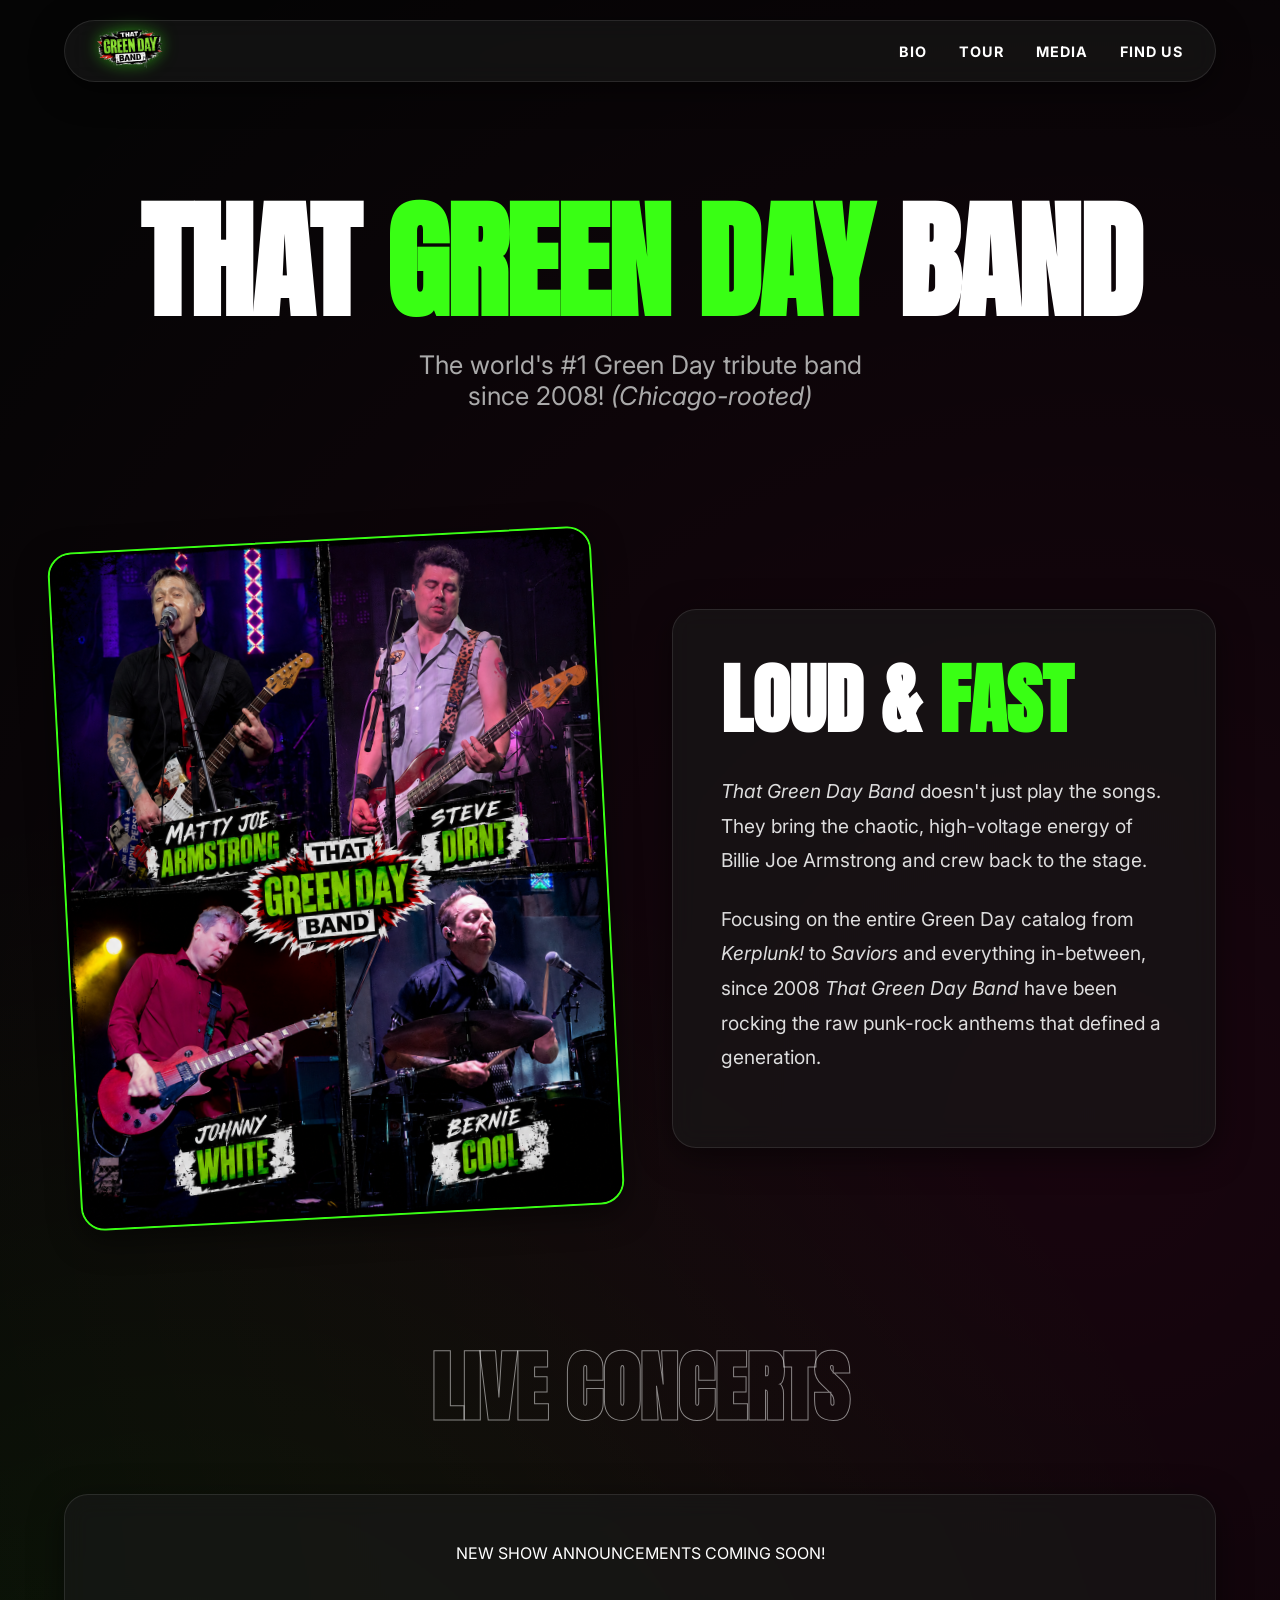
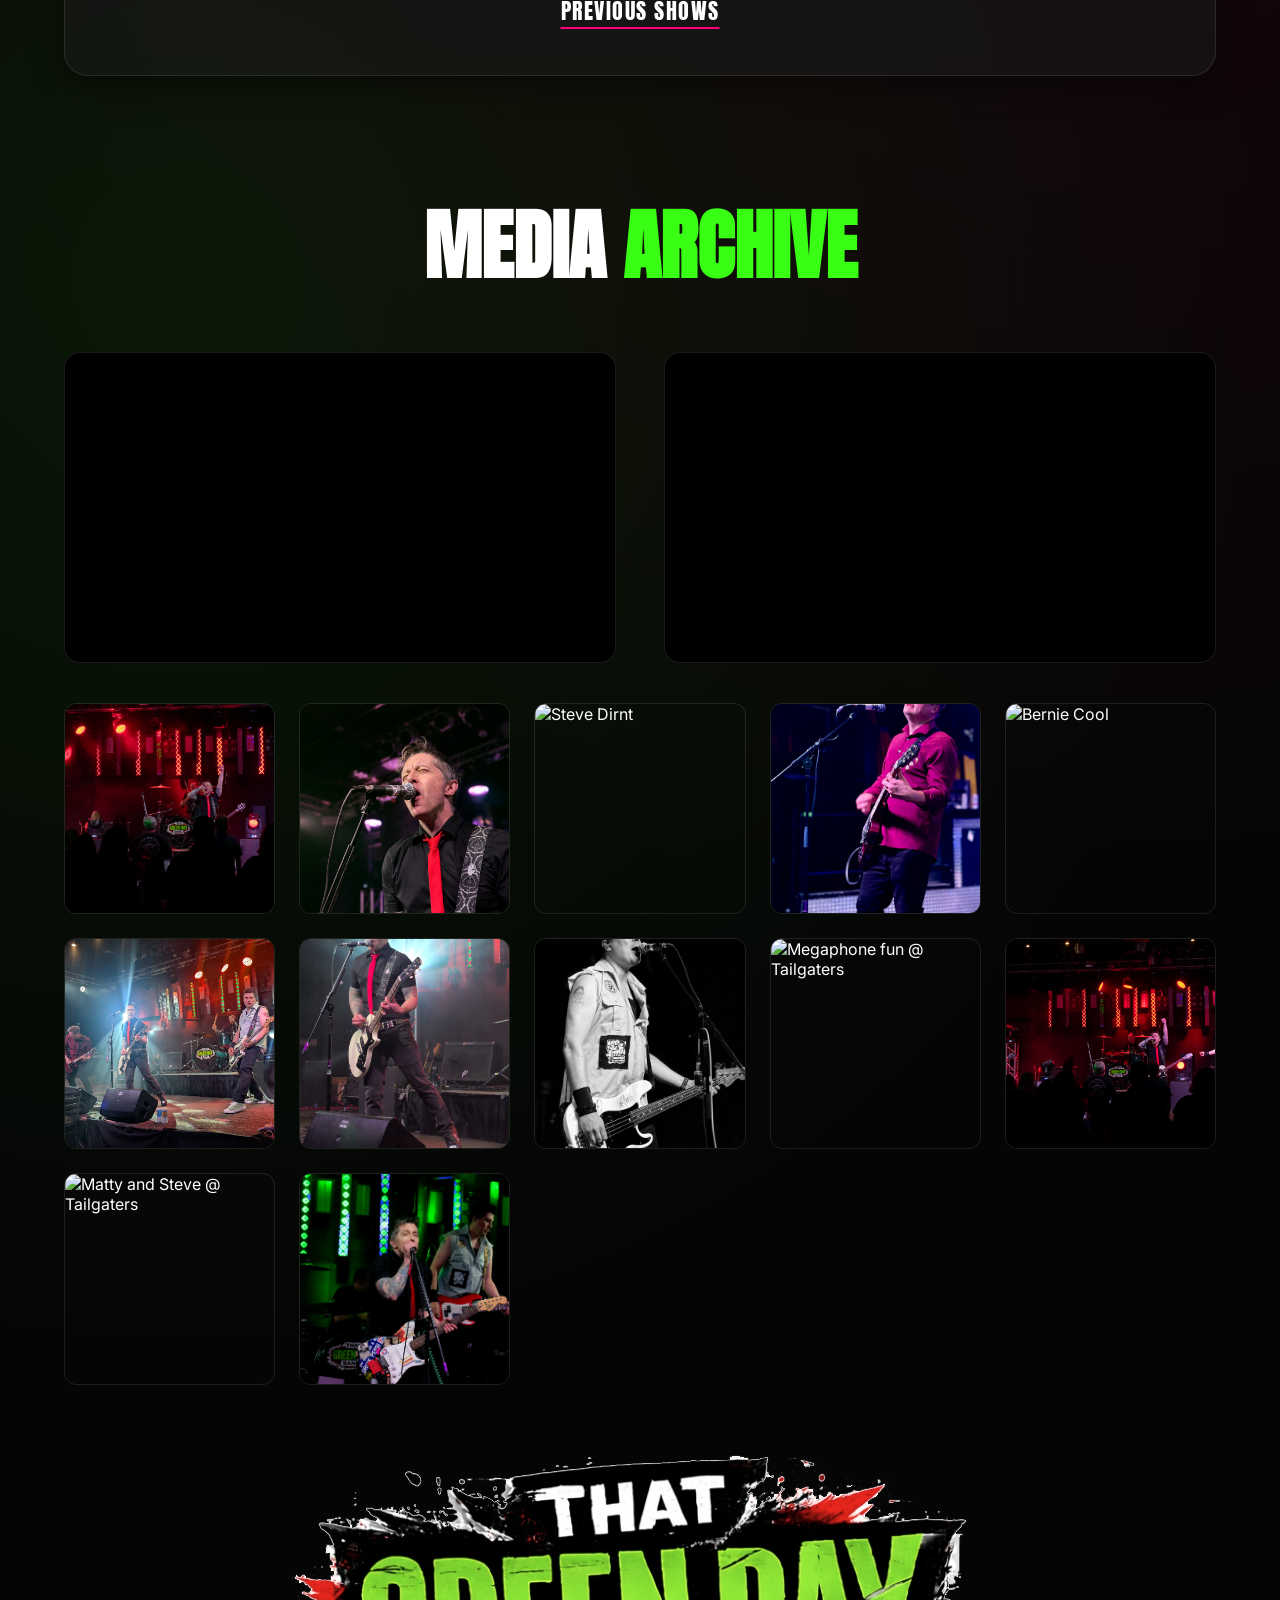
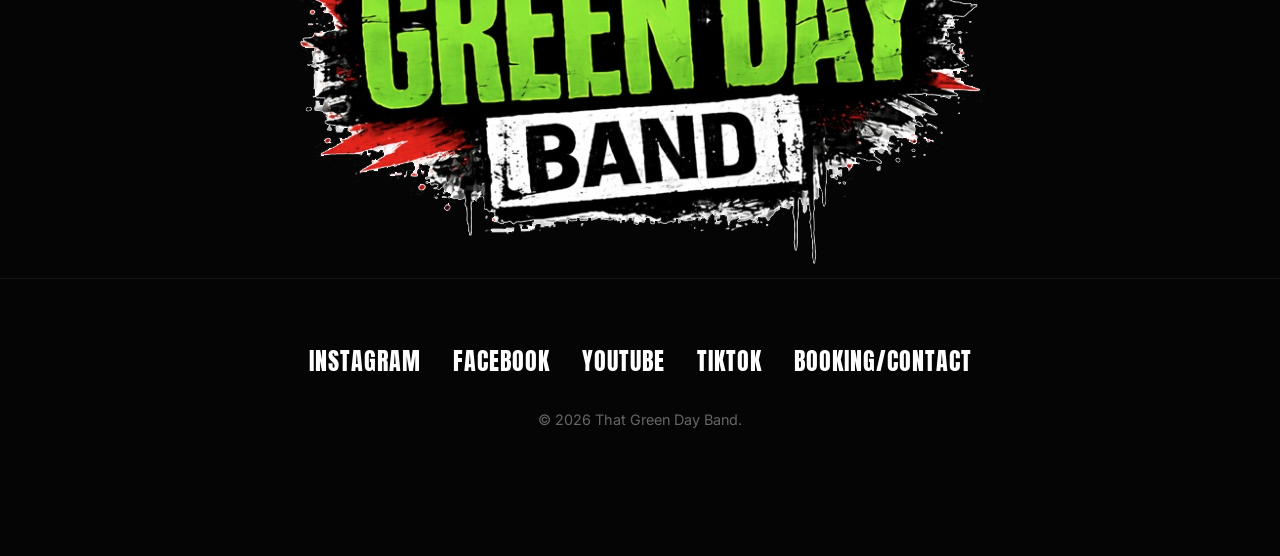
==== commit 74eb28f5: "new video added" ====
--- a/index.html
+++ b/index.html
@@ -140,6 +140,9 @@
             <!-- VIDEOS GRID START -->
             <div class="media-grid">
                 <div class="video-box">
+                    <iframe width="560" height="315" src="https://www.youtube.com/embed/Ea4ytgCpSYU?si=dNBRPLRbDJk4oP9q" title="YouTube video player" frameborder="0" allow="accelerometer; autoplay; clipboard-write; encrypted-media; gyroscope; picture-in-picture; web-share" referrerpolicy="strict-origin-when-cross-origin" allowfullscreen></iframe>
+                </div>
+                <div class="video-box">
                     <iframe width="560" height="315" src="https://www.youtube.com/embed/iSxhActmjSg?si=q4C8x8tfLudl2TKw" title="YouTube video player" frameborder="0" allow="accelerometer; autoplay; clipboard-write; encrypted-media; gyroscope; picture-in-picture; web-share" referrerpolicy="strict-origin-when-cross-origin" allowfullscreen></iframe>
                 </div>
                 <!--
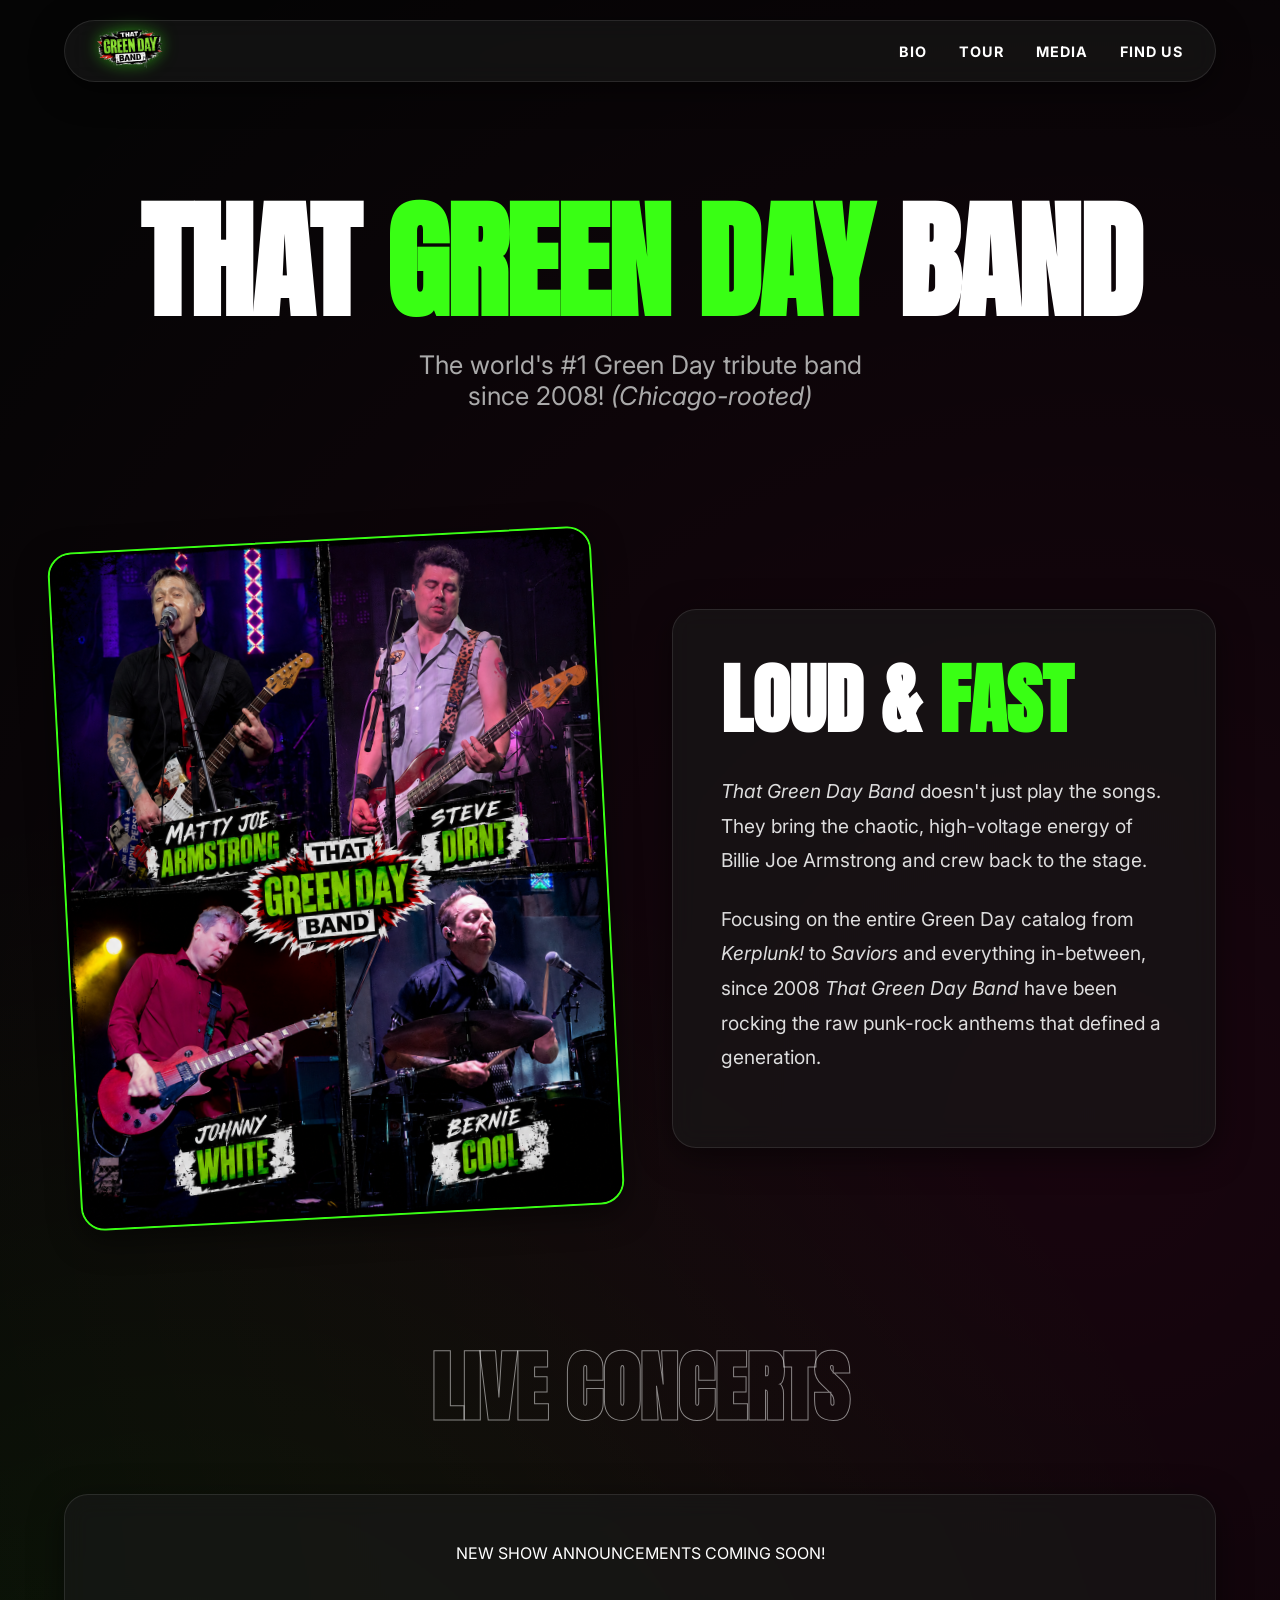
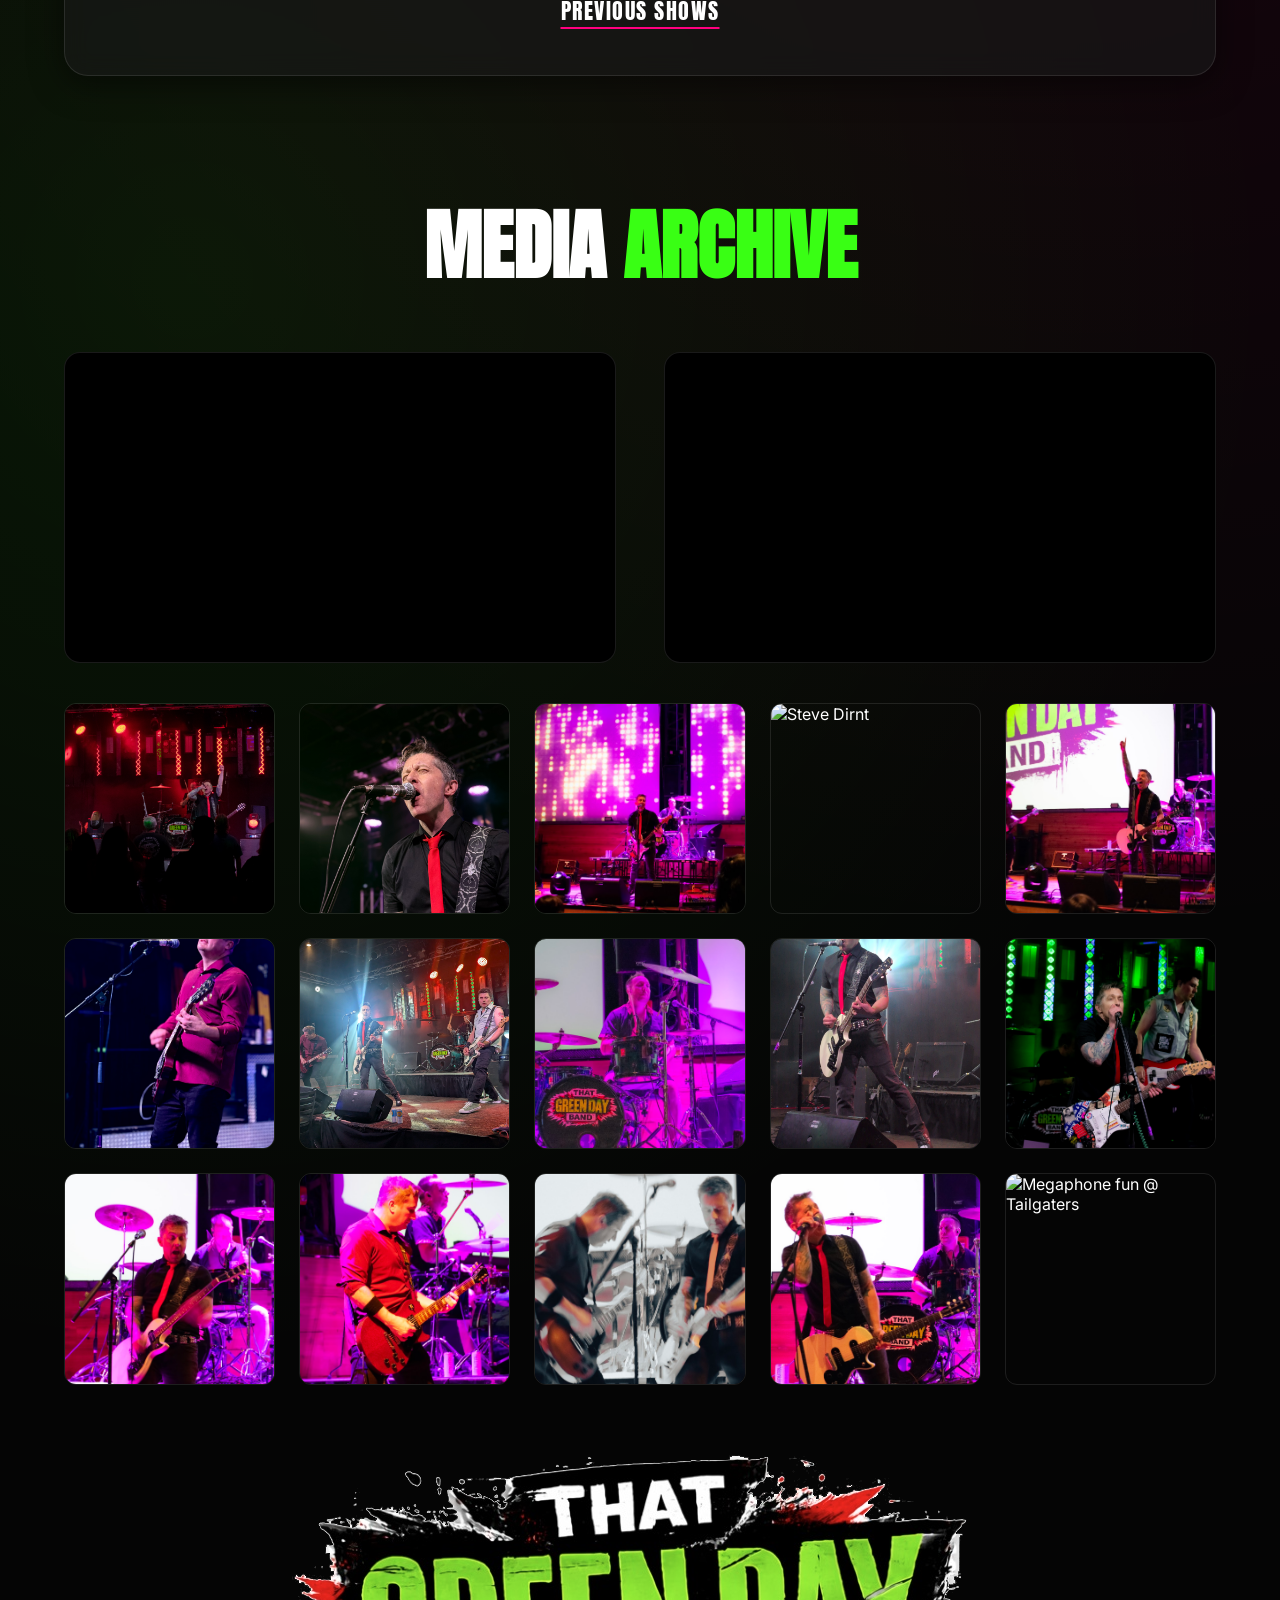
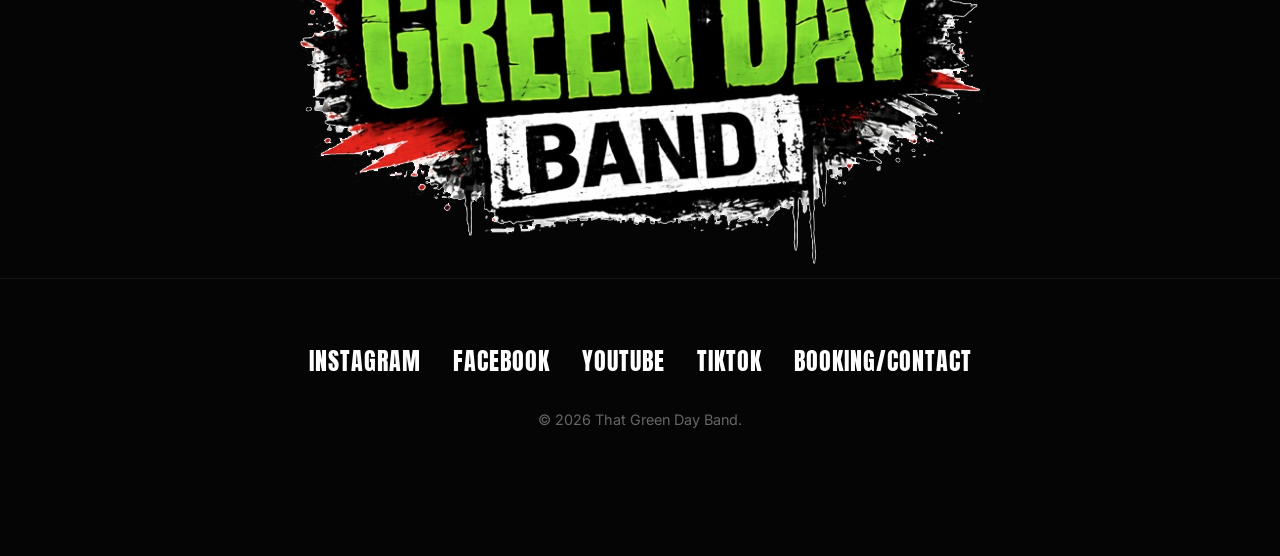
==== commit 15f06afe: "Image updates" ====
--- a/index.html
+++ b/index.html
@@ -168,53 +168,68 @@
                 </div>
                 
                 <!-- PHOTO 3 -->
+                <div class="gallery-item" onclick="openLightbox('photos/14.jpg')">
+                    <img src="photos/14.jpg" alt="Light Wall @ Piazza">
+                </div>
+                
+                <!-- PHOTO 4 -->
                 <div class="gallery-item" onclick="openLightbox('photos/03.jpg')">
                     <img src="photos/03.jpg" alt="Steve Dirnt">
                 </div>
                 
-                <!-- PHOTO 4 -->
+                <!-- PHOTO 5 -->
+                <div class="gallery-item" onclick="openLightbox('photos/13.jpg')">
+                    <img src="photos/13.jpg" alt="Arms up @ Piazza">
+                </div>
+                
+                <!-- PHOTO 6 -->
                 <div class="gallery-item" onclick="openLightbox('photos/04.jpg')">
                     <img src="photos/04.jpg" alt="Johnny White">
                 </div>
                 
-                <!-- PHOTO 5 -->
-                <div class="gallery-item" onclick="openLightbox('photos/05.jpg')">
-                    <img src="photos/05.jpg" alt="Bernie Cool">
-                </div>
-                
-                <!-- PHOTO 6 -->
+                <!-- PHOTO 7 -->
                 <div class="gallery-item" onclick="openLightbox('photos/06.jpg')">
                     <img src="photos/06.jpg" alt="Light show @ Tailgaters">
                 </div>
                 
-                <!-- PHOTO 7 -->
+                <!-- PHOTO 8 -->
+                <div class="gallery-item" onclick="openLightbox('photos/18.jpg')">
+                    <img src="photos/18.jpg" alt="Bernie Cool">
+                </div>
+                
+                <!-- PHOTO 9 -->
                 <div class="gallery-item" onclick="openLightbox('photos/07.jpg')">
                     <img src="photos/07.jpg" alt="MJA @ Tailgaters">
                 </div>
                 
-                <!-- PHOTO 8 -->
-                <div class="gallery-item" onclick="openLightbox('photos/08.jpg')">
-                    <img src="photos/08.jpg" alt="SD @ Tailgaters">
-                </div>
-                
-                <!-- PHOTO 9 -->
+                <!-- PHOTO 10 -->
+                <div class="gallery-item" onclick="openLightbox('photos/12.jpg')">
+                    <img src="photos/12.jpg" alt="Matty and Steve @ Tailgaters">
+                </div>
+                
+                <!-- PHOTO 11 -->
+                <div class="gallery-item" onclick="openLightbox('photos/16.jpg')">
+                    <img src="photos/16.jpg" alt="Matty and Bernie @ Piazza (1)">
+                </div>
+                
+                <!-- PHOTO 12 -->
+                <div class="gallery-item" onclick="openLightbox('photos/19.jpg')">
+                    <img src="photos/19.jpg" alt="Johnny and Bernie @ Piazza">
+                </div>
+                
+                <!-- PHOTO 13 -->
+                <div class="gallery-item" onclick="openLightbox('photos/15.jpg')">
+                    <img src="photos/15.jpg" alt="Johnny and Matty @ Piazza">
+                </div>
+                
+                <!-- PHOTO 14 -->
+                <div class="gallery-item" onclick="openLightbox('photos/17.jpg')">
+                    <img src="photos/17.jpg" alt="Matty and Bernie @ Piazza (2)">
+                </div>
+                
+                <!-- PHOTO 15 -->
                 <div class="gallery-item" onclick="openLightbox('photos/09.jpg')">
                     <img src="photos/09.jpg" alt="Megaphone fun @ Tailgaters">
-                </div>
-                
-                <!-- PHOTO 10 -->
-                <div class="gallery-item" onclick="openLightbox('photos/10.jpg')">
-                    <img src="photos/10.jpg" alt="BC @ Tailgaters">
-                </div>
-                
-                <!-- PHOTO 11 -->
-                <div class="gallery-item" onclick="openLightbox('photos/11.jpg')">
-                    <img src="photos/11.jpg" alt="Matty and Steve @ Tailgaters">
-                </div>
-                
-                <!-- PHOTO 12 -->
-                <div class="gallery-item" onclick="openLightbox('photos/12.jpg')">
-                    <img src="photos/12.jpg" alt="Matty and Steve @ Tailgaters">
                 </div>
 
                 <!-- TO ADD MORE PHOTOS: Copy a block above, change the 'photos/filename.jpg' paths, and paste it here -->
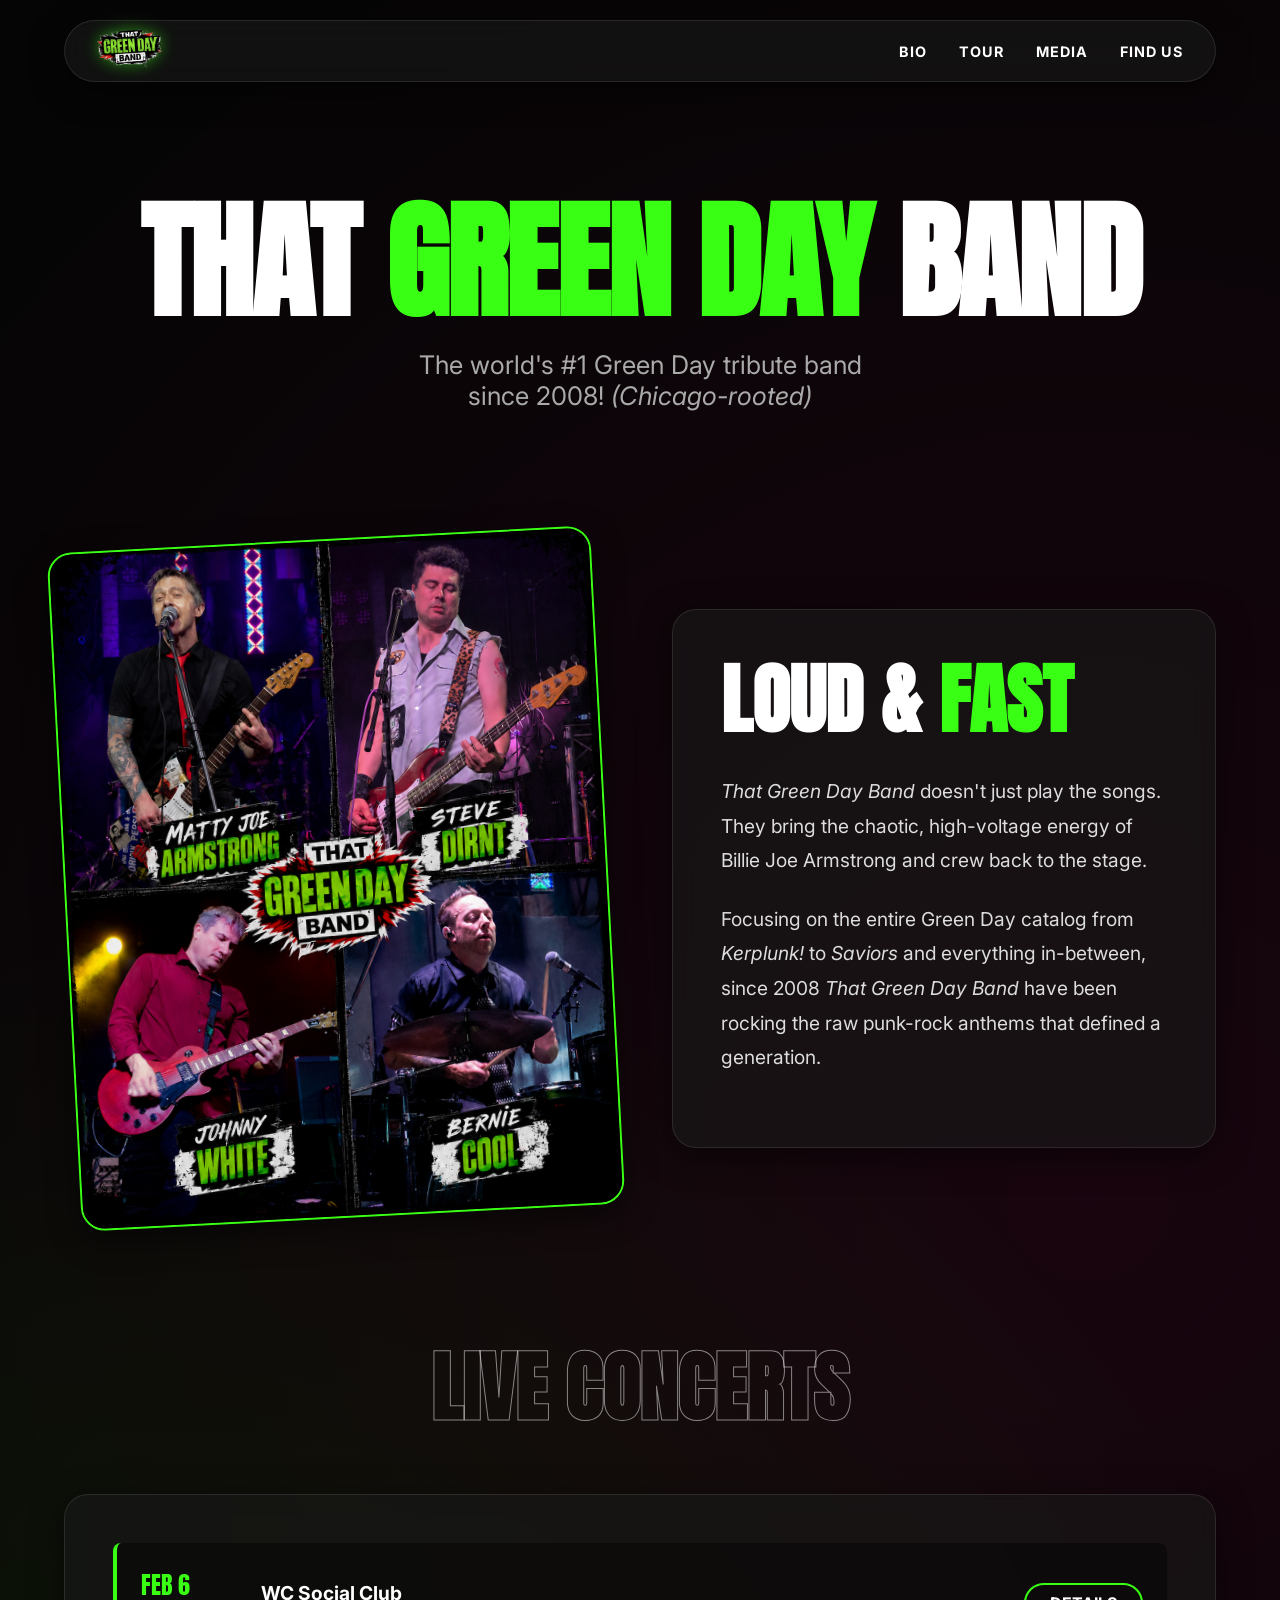
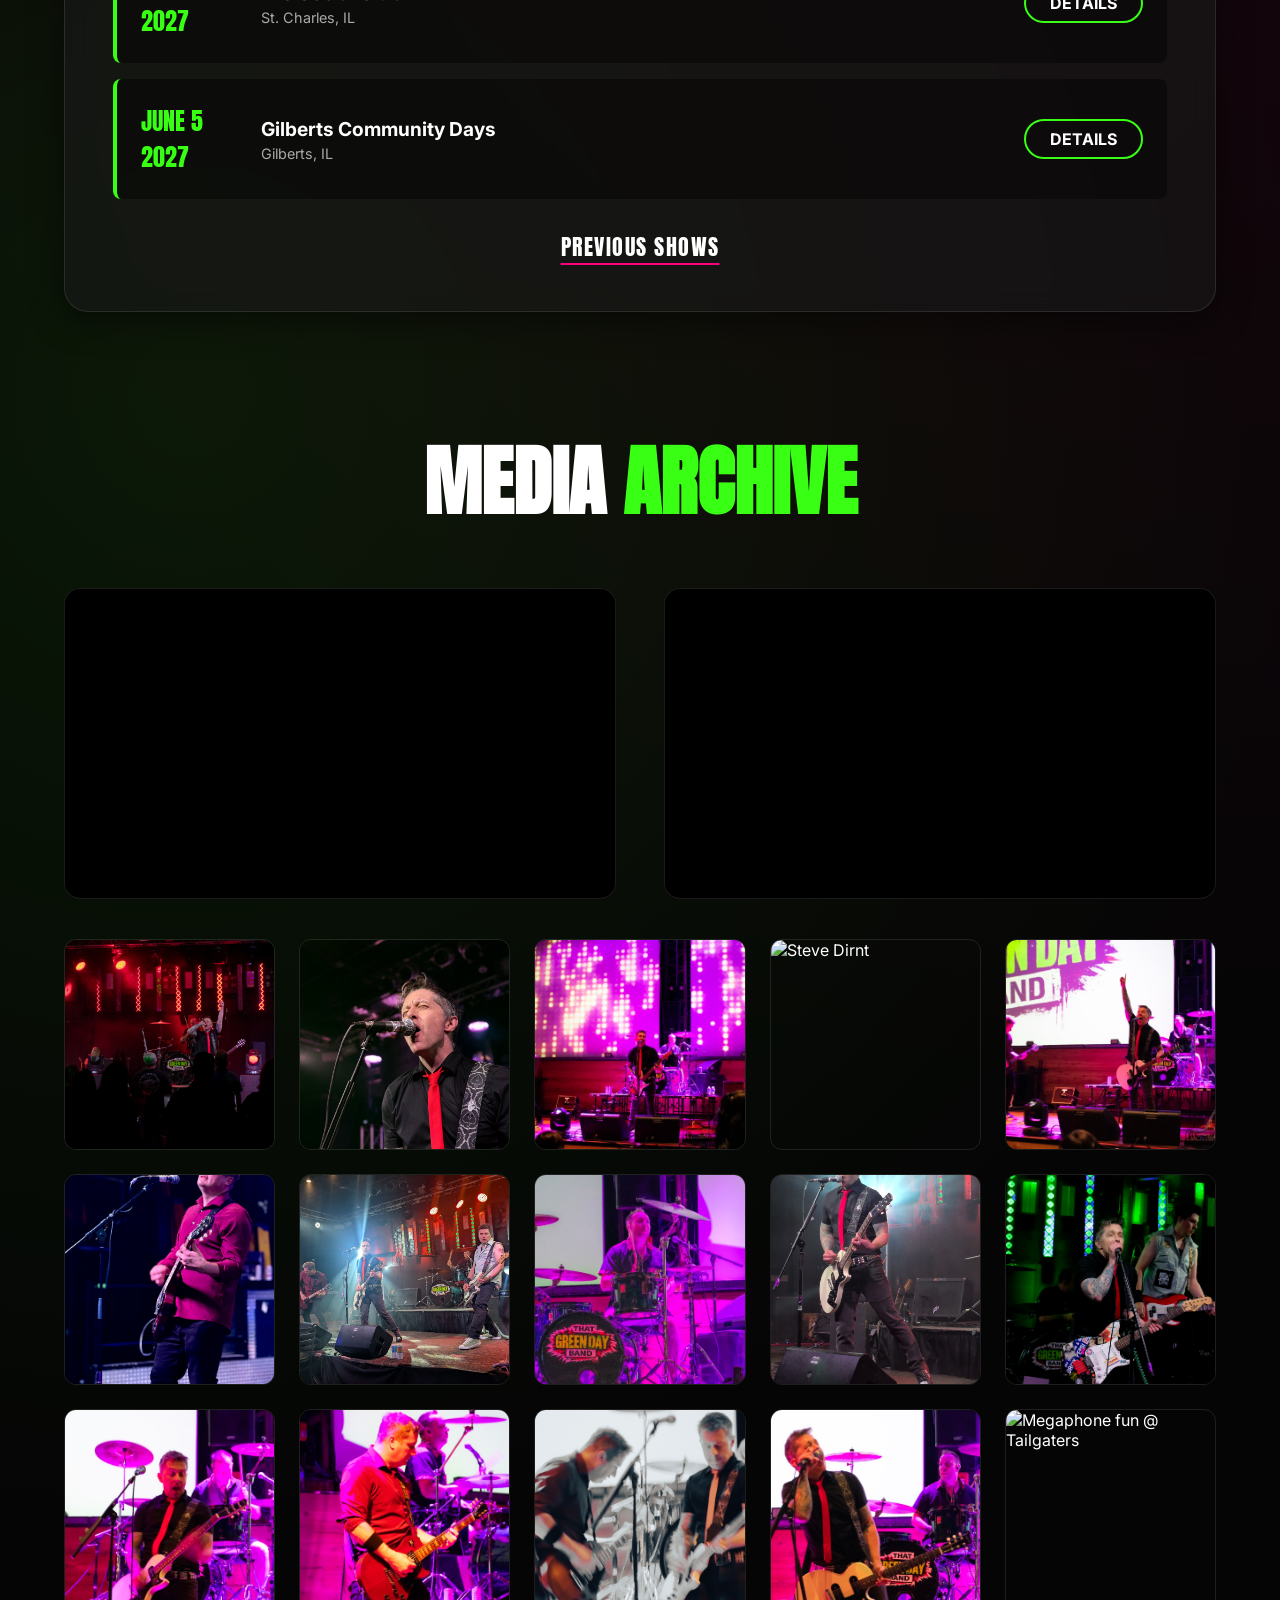
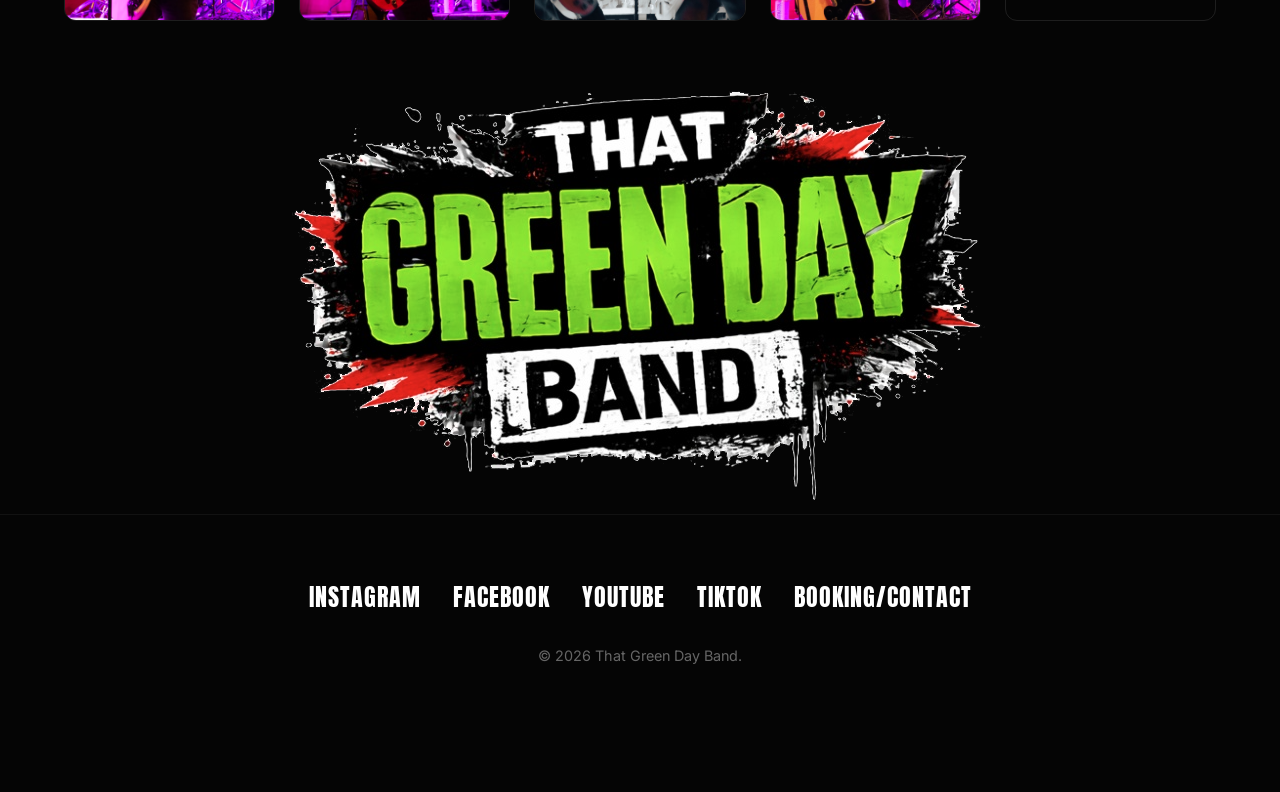
==== commit 678fd203: "add new shows" ====
--- a/index.html
+++ b/index.html
@@ -102,23 +102,34 @@
             <div class="glass-panel">
                 <div class="show-list">
 				
-				<p style="text-aling:center;margin:auto;">NEW SHOW ANNOUNCEMENTS COMING SOON!</p>
+				<!-- <p style="text-aling:center;margin:auto;">NEW SHOW ANNOUNCEMENTS COMING SOON!</p> -->
                     
-                    <!-- SHOW ITEM START 
+                    <!-- SHOW ITEM START -->
                     <div class="show-item">
-                        <div class="show-date">AUG 14<br />2026</div>
+                        <div class="show-date">FEB 6<br />2027</div>
                         <div class="show-venue">
-                            The Piazza
-                            <div class="show-location">Aurora, IL</div>
+                            WC Social Club
+                            <div class="show-location">St. Charles, IL</div>
                         </div>
-                        <a href="javascript:void(0);" class="show-btn" onclick="openModal('The Piazza', 'August 14th, 2026', 'DOORS: 7PM / SHOW: 8PM', '85 Executive Drive', 'Aurora, IL 60504', '(630) 978-2088', `<div>
-						   <p>21+ or Under 21 with parental supervision<br />
-						   <span style='font-size:0.7em; font-style:italic; font-weight:normal;'>w/ opening acts <a href='https://www.largemouthband.com/' target='_blank' rel='noopener noreferrer'><span class='show-detail-link'>Largemouth</span></a> (as Nirvana)<br>and Jay Bennet & the Deep Cut (solo electric covers)</span></p>
-						   <a href='https://www.eventim.us/event/the-piazza-presents-that-green-day-band-and-friends/698794' target='_blank' rel='noopener noreferrer'><span class='show-detail-link'>GET TICKETS</span></a>
-						   <br><br>
-						   <img src='2026-08-14_qr.png'
-								alt='QR code'
-								style='width:100%; max-width:350px; border-radius:12px;'>
+                        <a href="javascript:void(0);" class="show-btn" onclick="openModal('WC Social Club', 'February 6th, 2027', 'DOORS: 6PM / SHOW: 7PM', '920 Roosevelt Road', 'St. Charles, IL 60185', '(630) 473-0099', `<div>
+						   <p><span style='font-size:0.7em; font-style:italic; font-weight:normal;'>w/ <a href='https://www.facebook.com/jaggedlittlepillband/' target='_blank' rel='noopener noreferrer'><span class='show-detail-link'>Jagged Little Pill</span></a> (Alanis Morissette tribute)<br>and <a href='https://www.facebook.com/chicagostribute/' target='_blank' rel='noopener noreferrer'><span class='show-detail-link'>Too Fighters</span></a> (Foo Fighters tribute)</span></p>
+						   <a href='https://www.thewcsocialclub.com/' target='_blank' rel='noopener noreferrer'><span class='show-detail-link'>www.thewcsocialclub.com</span></a>
+							</div>`
+					   )">Details</a>
+                    </div>
+                    <!-- SHOW ITEM END -->
+					
+				
+                    <!-- SHOW ITEM START -->
+                    <div class="show-item">
+                        <div class="show-date">JUNE 5<br />2027</div>
+                        <div class="show-venue">
+                            Gilberts Community Days
+                            <div class="show-location">Gilberts, IL</div>
+                        </div>
+                        <a href="javascript:void(0);" class="show-btn" onclick="openModal('Gilberts Community Days', 'June 5th, 2027', 'TGDB:7:00-8:30PM', 'Town Square Park', 'Gilberts, IL', '(630) 473-0099', `<div>
+						   <p><span style='font-size:0.7em; font-style:italic; font-weight:normal;'>w/ <a href='https://allamericanthrowbacks.com/' target='_blank' rel='noopener noreferrer'><span class='show-detail-link'>All American Throwbacks</span></a> (pop-punk/emo tribute)</span></p>
+						   <a href='https://www.gilbertscommunitydays.com/' target='_blank' rel='noopener noreferrer'><span class='show-detail-link'>www.gilbertscommunitydays.com</span></a>
 							</div>`
 					   )">Details</a>
                     </div>
@@ -264,9 +275,9 @@
             <div class="modal-details">
                 <p id="modalDate">Date</p>
                 <p id="modalTime">Time</p>
-                <p id="modalAddress">(address not available)</p>
-                <p id="modalCityStateZip">(city not available)</p>
-                <p id="modalPhone">(phone number not available)</p>
+                <p><span id="modalAddress">(address not available)</span><br/>
+                <span id="modalCityStateZip">(city not available)</span><br/>
+                <span id="modalPhone">(phone number not available)</p>
                 <!-- This is a div so the final openModal() argument can contain links, images, and other HTML. -->
                 <div id="modalNotes"></div>
             </div>
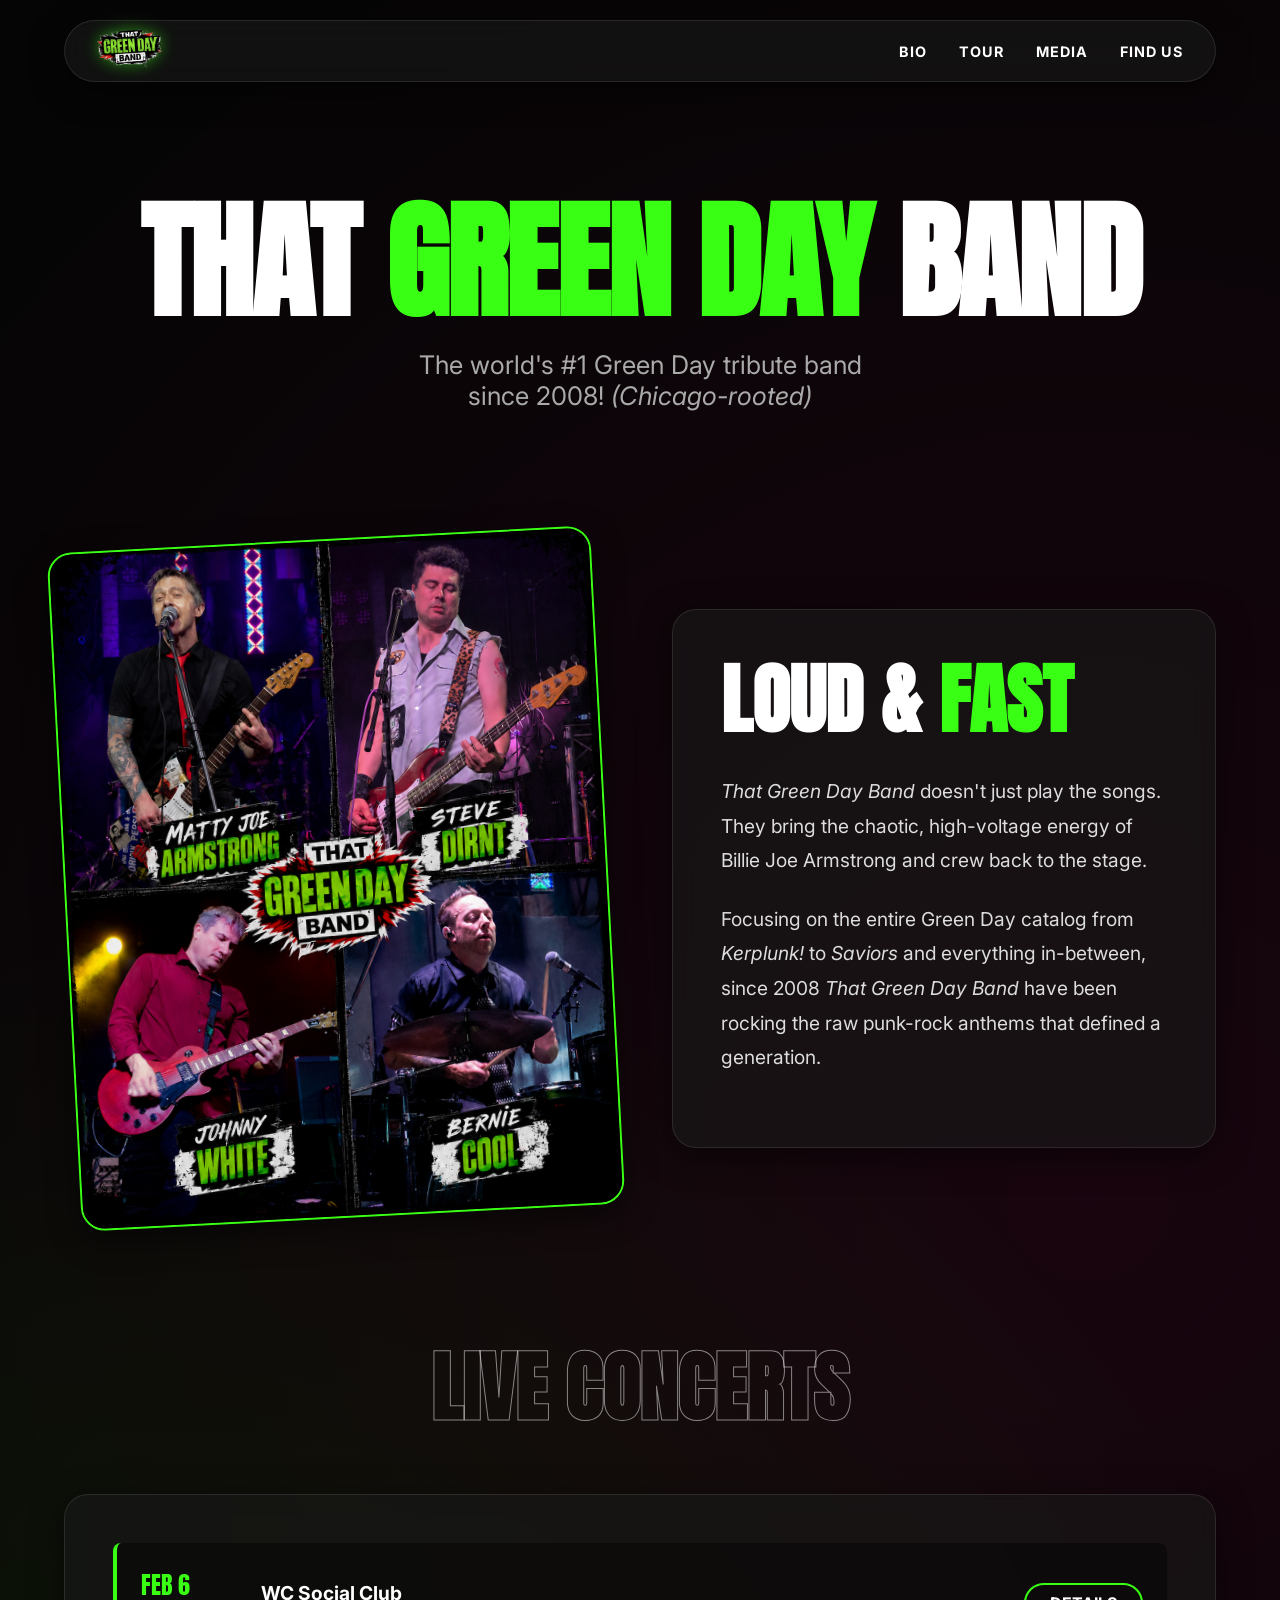
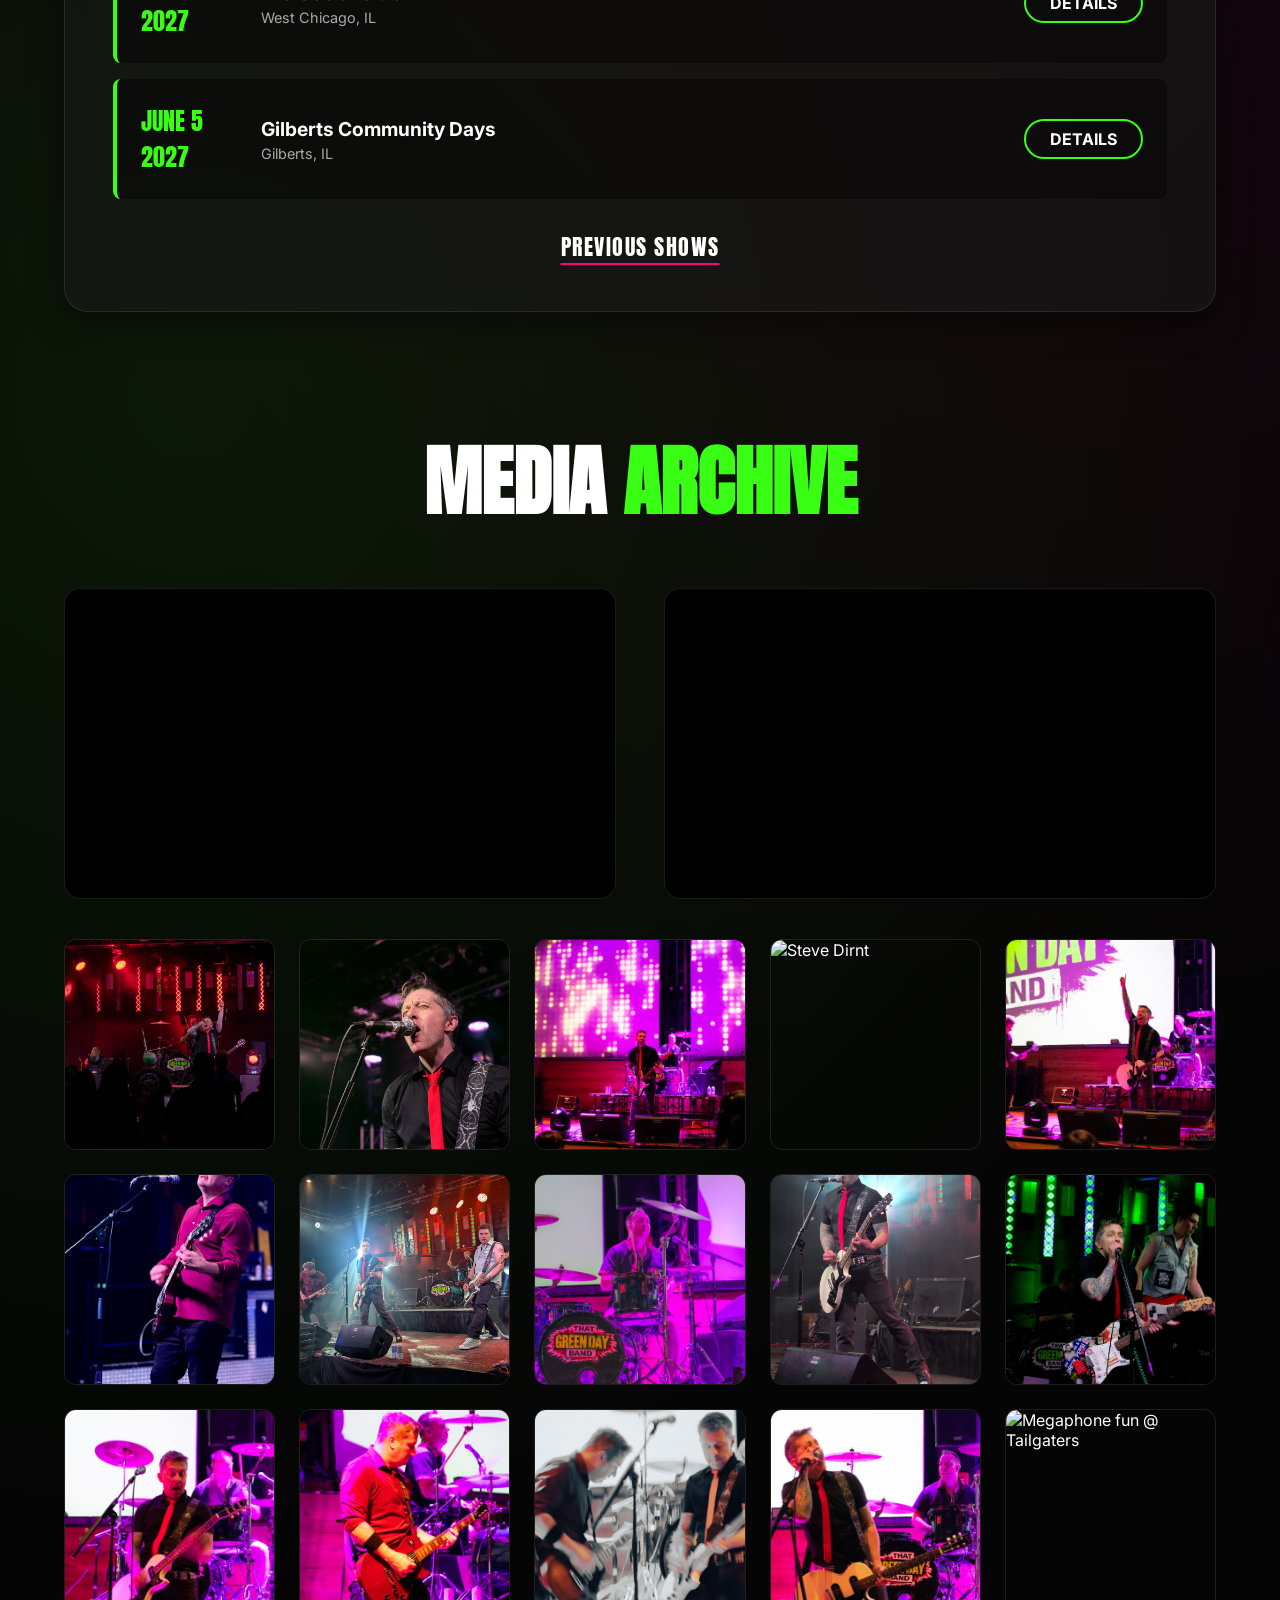
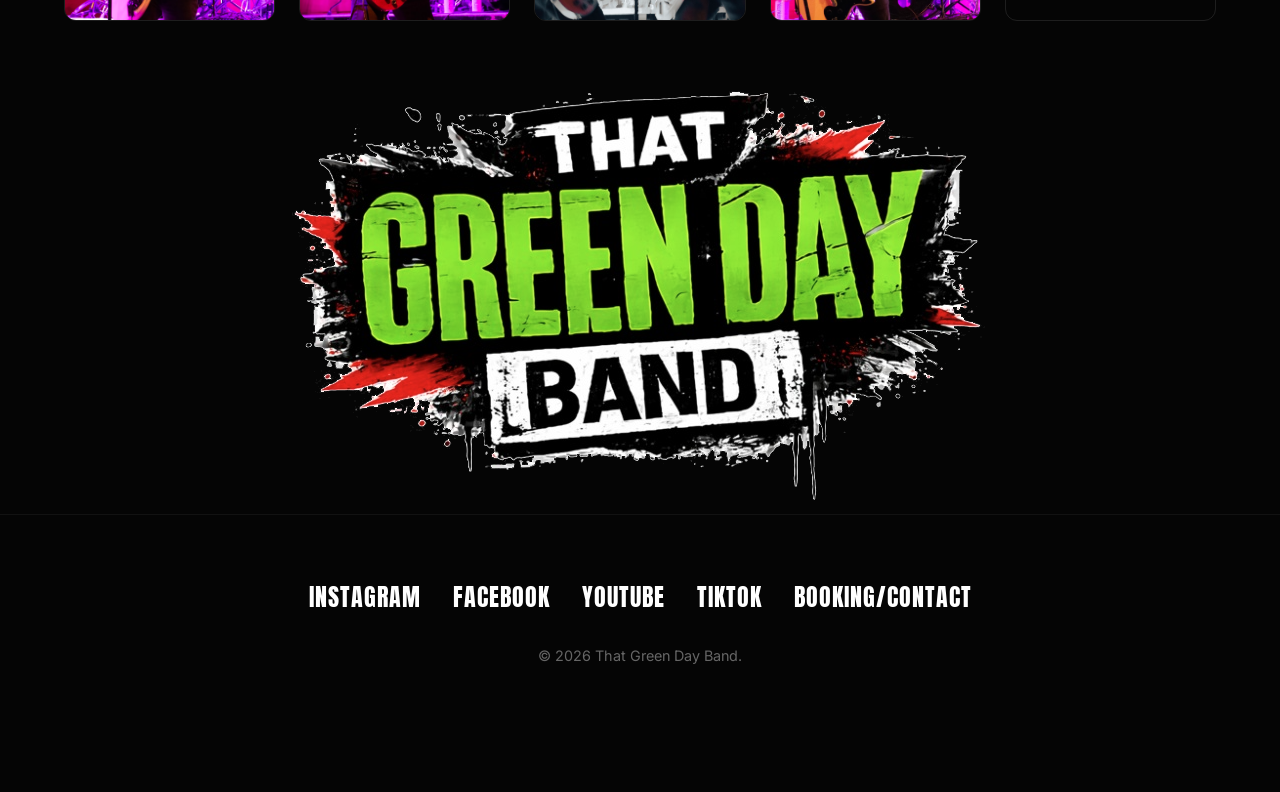
==== commit 19eb7474: "Show updates" ====
--- a/index.html
+++ b/index.html
@@ -109,9 +109,9 @@
                         <div class="show-date">FEB 6<br />2027</div>
                         <div class="show-venue">
                             WC Social Club
-                            <div class="show-location">St. Charles, IL</div>
+                            <div class="show-location">West Chicago, IL</div>
                         </div>
-                        <a href="javascript:void(0);" class="show-btn" onclick="openModal('WC Social Club', 'February 6th, 2027', 'DOORS: 6PM / SHOW: 7PM', '920 Roosevelt Road', 'St. Charles, IL 60185', '(630) 473-0099', `<div>
+                        <a href="javascript:void(0);" class="show-btn" onclick="openModal('WC Social Club', 'February 6th, 2027', 'DOORS: 6PM / SHOW: 7PM', '920 Roosevelt Road', 'West Chicago, IL 60185', '(630) 473-0099', `<div>
 						   <p><span style='font-size:0.7em; font-style:italic; font-weight:normal;'>w/ <a href='https://www.facebook.com/jaggedlittlepillband/' target='_blank' rel='noopener noreferrer'><span class='show-detail-link'>Jagged Little Pill</span></a> (Alanis Morissette tribute)<br>and <a href='https://www.facebook.com/chicagostribute/' target='_blank' rel='noopener noreferrer'><span class='show-detail-link'>Too Fighters</span></a> (Foo Fighters tribute)</span></p>
 						   <a href='https://www.thewcsocialclub.com/' target='_blank' rel='noopener noreferrer'><span class='show-detail-link'>www.thewcsocialclub.com</span></a>
 							</div>`
@@ -127,8 +127,9 @@
                             Gilberts Community Days
                             <div class="show-location">Gilberts, IL</div>
                         </div>
-                        <a href="javascript:void(0);" class="show-btn" onclick="openModal('Gilberts Community Days', 'June 5th, 2027', 'TGDB:7:00-8:30PM', 'Town Square Park', 'Gilberts, IL', '(630) 473-0099', `<div>
-						   <p><span style='font-size:0.7em; font-style:italic; font-weight:normal;'>w/ <a href='https://allamericanthrowbacks.com/' target='_blank' rel='noopener noreferrer'><span class='show-detail-link'>All American Throwbacks</span></a> (pop-punk/emo tribute)</span></p>
+                        <a href="javascript:void(0);" class="show-btn" onclick="openModal('Gilberts Community Days', 'June 5th, 2027', 'Town Square Park', '195 Jackson Street', 'Gilberts, IL', '(630) 473-0099', `<div>
+						   <p>TGDB plays from 7:00-8:30PM</p>
+						   <p><span style='font-size:0.7em; font-style:italic; font-weight:normal;'>followed by <a href='https://allamericanthrowbacks.com/' target='_blank' rel='noopener noreferrer'><span class='show-detail-link'>All American Throwbacks</span></a> (pop-punk/emo tribute)</span></p>
 						   <a href='https://www.gilbertscommunitydays.com/' target='_blank' rel='noopener noreferrer'><span class='show-detail-link'>www.gilbertscommunitydays.com</span></a>
 							</div>`
 					   )">Details</a>
